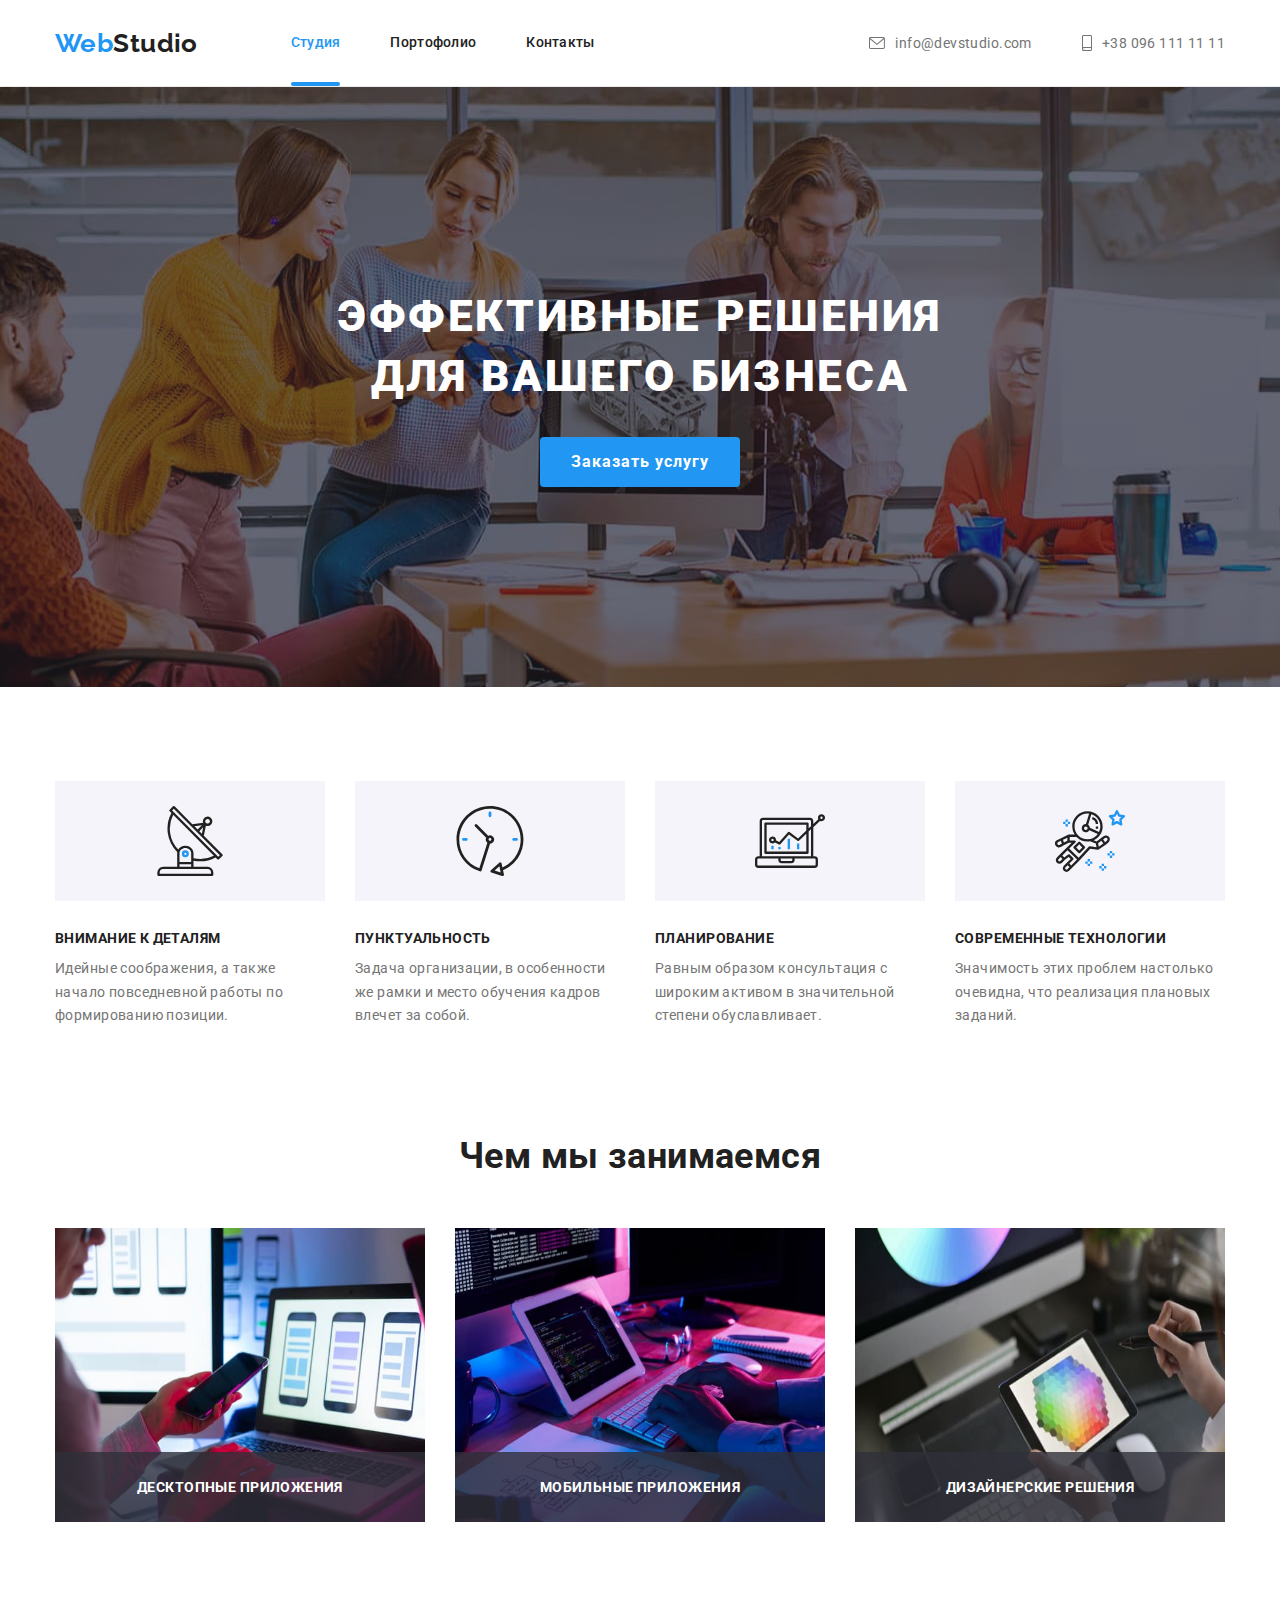
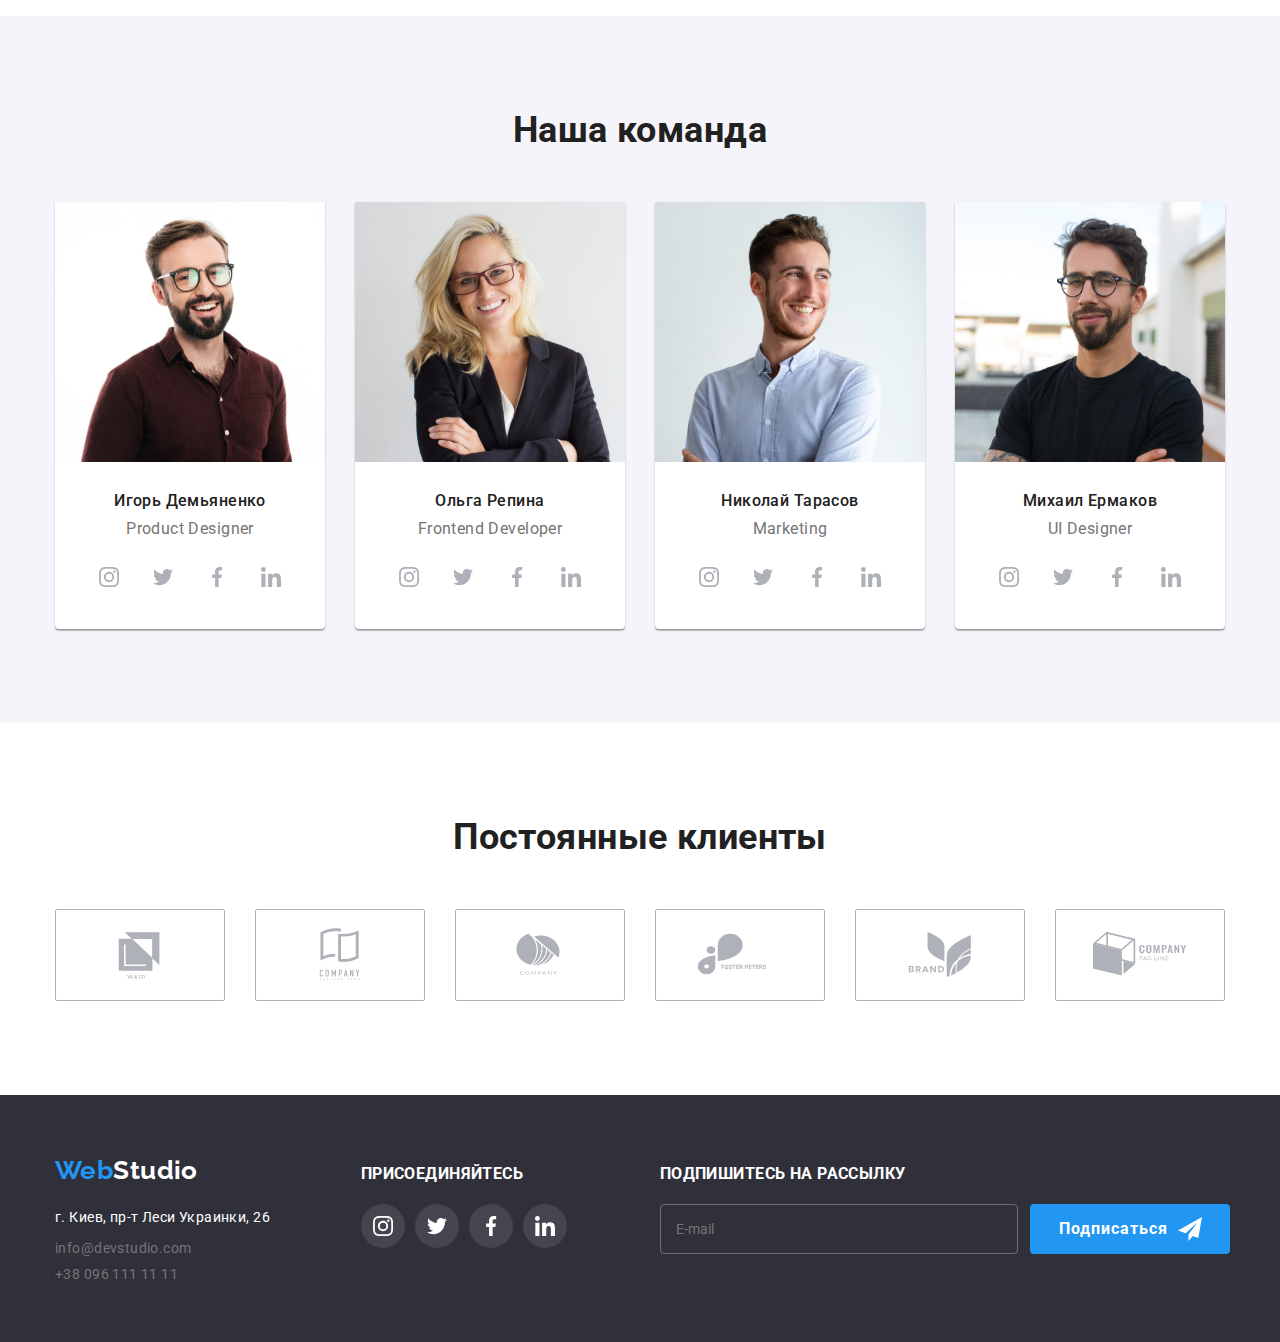
==== index.html @ 889b4011 "Initial commit" ====
<!DOCTYPE html>
<html lang="ru">
  <head>
    <meta charset="UTF-8" />
    <meta http-equiv="X-UA-Compatible" content="IE=edge" />
    <meta name="viewport" content="width=device-width, initial-scale=1.0" />
    <title>goit-markup-hw-07</title>

    <link rel="preconnect" href="https://fonts.googleapis.com" />
    <link rel="preconnect" href="https://fonts.gstatic.com" crossorigin />
    <link
      href="https://fonts.googleapis.com/css2?family=Raleway:wght@700&family=Roboto:wght@400;500;700;900&display=swap"
      rel="stylesheet"
    />
    <link
      rel="stylesheet"
      href="https://cdnjs.cloudflare.com/ajax/libs/modern-normalize/1.1.0/modern-normalize.min.css"
    />
    <link rel="stylesheet" href="css/main.min.css" />
  </head>
  <body>
    <header class="header-container" >
      <div class="header main-container">
      <a class="header__logo header-logo" href="./index.html"
        >Web<span class="header__logo--header">Studio</span></a
      >
      <ul class="nav-header">
        <li class="nav-header__item nav-header__item--current">
          <a
            class="nav-header__link nav-header__link--current"
            href="./index.html"
            >Студия</a
          >
        </li>
        <li class="nav-header__item">
          <a class="nav-header__link" href="./portfolio.html">Портофолио</a>
        </li>
        <li class="nav-header__item">
          <a class="nav-header__link" href="#">Контакты</a>
        </li>
      </ul>
      <ul class="contacts">
        <li class="contacts__item">
          <a
            class="contacts__link contacts-link--primary-color"
            href="mailto:info@devstudio.com"
            ><svg class="contacts__icon" width="16" height="12">
              <use href="./images/icons.svg#icon-mail"></use>
            </svg>info@devstudio.com</a>
        </li>
        <li class="contacts__item">
          <a
            class="contacts__link contacts-link--primary-color"
            href="tel:+380961111111">
            <svg class="contacts__icon" width="10" height="16">
              <use href="./images/icons.svg#icon-smartphone"></use>
            </svg>
            +38 096 111 11 11</a>
        </li>
      </ul>
      </div>
    </header>
    <main>
      <section class="hero-section">
        <div class="main-container">
          <h1 class="hero__title">Эффективные решения для вашего бизнеса</h1>
          <button
            class="btn hero__btn hero__btn--colors-fonts"
            type="button"
            data-modal-open>
            Заказать услугу
          </button>
        </div>
      </section>
      <section class="benefits-section">
        <div class="main-container">
        <h2 class="hidden">Наши преимущества</h2>
        <ul class="benefits">
          <li class="benefits__items ">
            <div class="benefits__container">
              <svg class="benefits__icon" width="70" height="70">
                <use href="./images/icons.svg#icon-antenna"></use>
              </svg>
            </div>
            <h3 class="benefits__title">Внимание к деталям</h3>
            <p class="benefits__text">
              Идейные соображения, а также начало повседневной работы по
              формированию позиции.
            </p>
          </li>
          <li class="benefits__items">
            <div class="benefits__container">
              <svg class="benefits__icon" width="70" height="70">
                <use href="./images/icons.svg#icon-clock"></use>
              </svg>
            </div>
            <h3 class="benefits__title">Пунктуальность</h3>
            <p class="benefits__text">
              Задача организации, в особенности же рамки и место обучения кадров
              влечет за собой.
            </p>
          </li>
          <li class="benefits__items ">
            <div class="benefits__container">
              <svg class="benefits__icon" width="70" height="70">
                <use href="./images/icons.svg#icon-diagram"></use>
              </svg>
            </div>
            <h3 class="benefits__title">Планирование</h3>
            <p class="benefits__text">
              Равным образом консультация с широким активом в значительной
              степени обуславливает.
            </p>
          </li>
          <li class="benefits__items">
            <div class="benefits__container">
              <svg class="benefits__icon" width="70" height="70">
                <use href="./images/icons.svg#icon-astronaut"></use>
              </svg>
            </div>
            <h3 class="benefits__title">Современные технологии</h3>
            <p class="benefits__text">
              Значимость этих проблем настолько очевидна, что реализация
              плановых заданий.
            </p>
          </li>
        </ul>
      </div>
      </section>
      <section class="section">
        <div class="main-container">
        <h2 class="section__title--big">Чем мы занимаемся</h2>
        <ul class="section__list">
          <li class="section__item">
            <img
              class="section__img"
              src="./images/1.jpg"
              alt="Первое"
              width="370"
              height="294"
            />
            <div class="section__container">
              <h3 class="section__title section__title--tranform">
                Десктопные приложения
              </h3>
            </div>
          </li>
          <li class="section__item">
            <img
              class="section__img"
              src="./images/2.jpg"
              alt="Второе"
              width="370"
              height="294"
            />
            <div class="section__container">
              <h3 class="section__title section__title--tranform">
                Мобильные приложения
              </h3>
            </div>
          </li>
          <li class="section__item">
            <img
              class="section__img"
              src="./images/3.jpg"
              alt="Третье"
              width="370"
              height="294"
            />
            <div class="section__container">
              <h3 class="section__title section__title--tranform">
                Дизайнерские решения
              </h3>
            </div>
          </li>
        </ul>
      </div>
      </section>
      <section class="team">
        <div class="main-container">
        <h3 class="section__title--big">Наша команда</h3>
        <ul class="team__list">
          <li class="team__item">
            <img
              class="section__img"
              src="./images/ihor.jpg"
              alt="Игорь Демьяненко"
              width="270"
            />
            <div class="team__container">
              <h3 class="section__title--team">Игорь Демьяненко</h3>
              <p class="section__text">Product Designer</p>
              <ul class="social">
                <li class="social__items">
                  <a class="social__links" href="">
                    <svg class="icons" width="20" height="20">
                      <use href="./images/icons.svg#icon-instagram"></use>
                    </svg>
                  </a>
                </li>
                <li class="social__items">
                    <a class="social__links" href="">
                      <svg class="icons" width="20" height="20">
                        <use href="./images/icons.svg#icon-twitter"></use>
                      </svg>
                    </a>
                  </li>
                  <li class="social__items">
                    <a class="social__links" href="">
                      <svg class="icons" width="20" height="20">
                        <use href="./images/icons.svg#icon-facebook"></use>
                      </svg>
                    </a>
                  </li>
                  <li class="social__items">
                    <a class="social__links" href="">
                    <svg class="icons" width="20" height="20">
                      <use href="./images/icons.svg#icon-linkedin"></use>
                    </svg>
                  </a>
                </li>
              </ul>
            </div>
          </li>
          <li class="team__item">
            <img
              class="section__img"
              src="./images/olga.jpg"
              alt="Ольга Репина"
              width="270"
            />
            <div class="team__container">
              <h3 class="section__title--team">Ольга Репина</h3>
              <p class="section__text">Frontend Developer</p>
              <ul class="social">
                <li class="social__items">
                  <a class="social__links" href="">
                    <svg class="icons" width="20" height="20">
                      <use href="./images/icons.svg#icon-instagram"></use>
                    </svg>
                  </a>
                </li>
                <li class="social__items">
                    <a class="social__links" href="">
                      <svg class="icons" width="20" height="20">
                        <use href="./images/icons.svg#icon-twitter"></use>
                      </svg>
                    </a>
                  </li>
                  <li class="social__items">
                    <a class="social__links" href="">
                      <svg class="icons" width="20" height="20">
                        <use href="./images/icons.svg#icon-facebook"></use>
                      </svg>
                    </a>
                  </li>
                  <li class="social__items">
                    <a class="social__links" href="">
                    <svg class="icons" width="20" height="20">
                      <use href="./images/icons.svg#icon-linkedin"></use>
                    </svg>
                  </a>
                </li>
              </ul>
            </div>
          </li>
          <li class="team__item">
            <img
              class="section__img"
              src="./images/nikolay.jpg"
              alt="Николай Тарасов"
              width="270"
            />
            <div class="team__container">
              <h3 class="section__title--team">Николай Тарасов</h3>
              <p class="section__text">Marketing</p>
              <ul class="social">
                <li class="social__items">
                  <a class="social__links" href="">
                    <svg class="icons" width="20" height="20">
                      <use href="./images/icons.svg#icon-instagram"></use>
                    </svg>
                  </a>
                </li>
                <li class="social__items">
                    <a class="social__links" href="">
                      <svg class="icons" width="20" height="20">
                        <use href="./images/icons.svg#icon-twitter"></use>
                      </svg>
                    </a>
                  </li>
                  <li class="social__items">
                    <a class="social__links" href="">
                      <svg class="icons" width="20" height="20">
                        <use href="./images/icons.svg#icon-facebook"></use>
                      </svg>
                    </a>
                  </li>
                  <li class="social__items">
                    <a class="social__links" href="">
                    <svg class="icons" width="20" height="20">
                      <use href="./images/icons.svg#icon-linkedin"></use>
                    </svg>
                  </a>
                </li>
              </ul>
            </div>
          </li>
          <li class="team__item">
            <img
              class="section__img"
              src="./images/mihail.jpg"
              alt="Михаил Ермаков"
              width="270"
            />
            <div class="team__container">
              <h3 class="section__title--team">Михаил Ермаков</h3>
              <p class="section__text">UI Designer</p>
              <ul class="social">
                <li class="social__items">
                  <a class="social__links" href="">
                    <svg class="icons" width="20" height="20">
                      <use href="./images/icons.svg#icon-instagram"></use>
                    </svg>
                  </a>
                </li>
                <li class="social__items">
                    <a class="social__links" href="">
                      <svg class="icons" width="20" height="20">
                        <use href="./images/icons.svg#icon-twitter"></use>
                      </svg>
                    </a>
                  </li>
                  <li class="social__items">
                    <a class="social__links" href="">
                      <svg class="icons" width="20" height="20">
                        <use href="./images/icons.svg#icon-facebook"></use>
                      </svg>
                    </a>
                  </li>
                  <li class="social__items">
                    <a class="social__links" href="">
                    <svg class="icons" width="20" height="20">
                      <use href="./images/icons.svg#icon-linkedin"></use>
                    </svg>
                  </a>
                </li>
              </ul>
            </div>
          </li>  
        </ul>
      </div>
      </section>
      <section class="section">
        <div class="main-container">
        <h2 class="section__title--big">Постоянные клиенты</h2>
        <ul class="clients__list">
          <li class="clients__item">
            <a class="clients__link" href="#">
              <svg class="clients__icon" width="106" height="60">
                <use href="./images/icons.svg#icon-groupe-1"></use>
              </svg>
            </a>
          </li>
          <li class="clients__item">
            <a class="clients__link" href="#">
              <svg class="clients__icon" width="106" height="60">
                <use href="./images/icons.svg#icon-groupe-2"></use>
              </svg>
            </a>
          </li>
          <li class="clients__item">
            <a class="clients__link" href="#">
              <svg class="clients__icon" width="106" height="60">
                <use href="./images/icons.svg#icon-groupe-3"></use>
              </svg>
            </a>
          </li>
          <li class="clients__item">
            <a class="clients__link" href="#">
              <svg class="clients__icon" width="106" height="60">
                <use href="./images/icons.svg#icon-groupe-4"></use>
              </svg>
            </a>
          </li>
          <li class="clients__item">
            <a class="clients__link" href="#">
              <svg class="clients__icon" width="106" height="60">
                <use href="./images/icons.svg#icon-groupe-5"></use>
              </svg>
            </a>
          </li>
          <li class="clients__item">
            <a class="clients__link" href="#">
              <svg class="clients__icon" width="106" height="60">
                <use href="./images/icons.svg#icon-groupe-6"></use>
              </svg>
            </a>
          </li>
        </ul>
      </div>
      </section>
</main>
    <footer class="footer">
      <div class="footer-container main-container"> 
        <div class="footer__left">
        <a class="header__logo header-logo footer_logo" href="./index.html"
          >Web<span class="header__logo--footer">Studio</span></a>
          <address class="adress">
            <ul  class="adress__list">
              <li class="adress__item">
                <a
                  class="address__link contacts-link--secondary-color"
                  href="https://goo.gl/maps/z2ZEgG6TqX1STKma6"
                  target="_blank"
                  rel="noopener
            noreferrer"
                >
                  г. Киев, пр-т Леси Украинки, 26
                </a>
              </li>
              <li class="adress__item">
                <a
                class="contacts__link 
                footer__link"
                href="mailto:info@devstudio.com">
                info@devstudio.com
              </a>
              </li>
              <li class="adress__item">
                <a class="contacts__link 
                footer__link" href="tel:+380961111111">
              +38 096 111 11 11
              </a>
              </li>
            </ul>
          </address>
      </div>
      <div class="subscribe-container">
        <h3 class="subscribe__title">Присоединяйтесь</h3>
        <ul class="social">
          <li class="social__items">
            <a class="social__links social__links--border" href="">
              <svg class="icons footer__icons--fill" width="20" height="20">
                <use href="./images/icons.svg#icon-instagram"></use>
              </svg>
            </a>
          </li>
          <li class="social__items">
              <a class="social__links social__links--border" href="">
                <svg class="icons footer__icons--fill" width="20" height="20">
                  <use href="./images/icons.svg#icon-twitter"></use>
                </svg>
              </a>
            </li>
            <li class="social__items">
              <a class="social__links social__links--border" href="">
                <svg class="icons footer__icons--fill" width="20" height="20">
                  <use href="./images/icons.svg#icon-facebook"></use>
                </svg>
              </a>
            </li>
            <li class="social__items">
              <a class="social__links social__links--border" href="">
              <svg class="icons footer__icons--fill" width="20" height="20">
                <use href="./images/icons.svg#icon-linkedin"></use>
              </svg>
            </a>
          </li>
        </ul>
      </div>
      <div class="form-container">
        <h3 class="subscribe__title">Подпишитесь на рассылку</h3>
        <form class="footer-form">
          <label class="footer-form__label">
            <input
              class="footer-form__input"
              type="email"
              name="user-mail"
              placeholder="E-mail"
            />
          </label>
          <button class="btn form__button" type="submit">
            <span class="button__text">Подписаться</span>
            <svg class="button__icon" width="24" height="24">
              <use href="./images/icons.svg#icon-telegram"></use>
            </svg>
          </button>
        </form>
      </div>
      </div>
      </footer>
       <!-- МОДАЛЬНОЕ ОКНО -->
       <div class="backdrop is-hidden" data-modal>
        <div class="modal">
          <button class="modal__button" type="button" data-modal-close>
            <svg class="modal__icon" width="30" height="30">
              <use href="./images/icons.svg#icon-close-modal"></use>
            </svg>
          </button>
          <form class="form" autocomplete="off">
            <strong class="form__title"
              >Оставьте свои данные, мы вам перезвоним
            </strong>
            <label class="form-label">
              <span class="form-label__text">Имя</span>
              <input class="form-label__input" type="text" name="user-name" />
              <svg class="form-label__icon" width="18" height="18">
                <use href="./images/icons.svg#icon-modal-man"></use>
              </svg>
            </label>
            <label class="form-label"
            ><span class="form-label__text">Телефон</span>
            <input class="form-label__input" type="tel" name="user-tel" />
            <svg class="form-label__icon" width="18" height="18">
              <use href="./images/icons.svg#icon-modal-phone"></use>
            </svg>
          </label>
          <label class="form-label"
            ><span class="form-label__text">Почта</span>
            <input class="form-label__input" type="email" name="user-mail" />
            <svg class="form-label__icon" width="18" height="18">
              <use href="./images/icons.svg#icon-modal-letter"></use>
            </svg>
          </label>
          <label class="form-textarea">
          <span class="form-label__text">Комментарий </span>
          <textarea
            class="form-textarea__text"
            name="user-comment"
            placeholder="Введите текст"></textarea>
        </label>
        <label class="form-checkbox">
          <input class="checkbox" type="checkbox" name="policy" />
          <svg class="checkbox__icon" width="16" height="15">
            <use href="./images/icons.svg#icon-modal-submit"></use>
          </svg>
          <span class="checkbox__text">
            Соглашаюсь с рассылкой и принимаю&nbsp;
          </span>
          <a class="checkbox__link" href="#">Условия договора</a>
        </label>
        <button class="btn form__button--submit" type="submit">Отправить</button>
        </form>




        </div>
       </div>
    <script src="./js/modal.js"></script>
  </body>
</html>
---- css/main.min.css ----
body{margin:0;font-family:"Roboto",sans-serif;font-size:14px;color:#212121;background-color:#ffffff;letter-spacing:0.03em}h1,h2,h3,h4,h5,h6,p{margin-top:0}a{margin:0;padding:0;text-decoration:none}ul{list-style-type:none;margin:0;padding:0}.icon{fill:currentColor}li{padding:0;margin:0}.main-container{width:1200px;padding-left:15px;padding-right:15px;margin:0 auto}.header-container{border-bottom:1px solid #ececec}.header{display:flex;align-items:center}.header-logo{padding-top:25px;padding-bottom:25px;margin-right:93px}.header__logo{display:block;font-family:Raleway;font-weight:700;font-size:26px;line-height:1.19;text-align:left;color:#2196f3}.header__logo--header{color:#212121}.nav-header{display:flex;justify-items:center;align-items:center}.nav-header__item:not(:last-child){margin-right:50px}.nav-header__link{display:flex;padding-top:35px;padding-bottom:35px;font-weight:500;font-size:14px;line-height:1.14;text-align:left;letter-spacing:0.02em;color:#212121;transition:color 250ms cubic-bezier(0.4, 0, 0.2, 1)}.nav-header__link--current{flex-direction:column;position:relative;color:#2196f3;font-weight:500}.nav-header__link--current::after{content:'';position:absolute;bottom:0;width:100%;height:4px;background-color:#2196f3;border-radius:2px}.nav-header__link:hover,.nav-header__link:focus{color:#2196f3}.contacts{display:flex;justify-content:space-between;align-items:center;margin-left:auto}.contacts__item{display:flex;align-items:center;justify-content:center}.contacts__item:not(:last-child){margin-right:50px}.contacts__link{display:inline-flex;align-items:center;padding:32px 0}.contacts-link--primary-color{color:#757575;transition:color 250ms cubic-bezier(0.4, 0, 0.2, 1)}.contacts__icon{fill:currentColor;margin-right:10px}.contacts__link:hover,.contacts__link:focus{color:#2196f3}.hero-section{max-width:1600px;margin:0 auto;background:linear-gradient(rgba(47,48,58,0.4), rgba(47,48,58,0.4)),url("../images/hero-background.jpg");background-repeat:no-repeat;background-size:cover;background-position:top;padding:200px 0;text-align:center}.hero__title{color:#ffffff;font-size:44px;font-weight:900;text-transform:uppercase;line-height:1.36;text-align:center;letter-spacing:0.06em;margin-left:auto;margin-right:auto;margin-bottom:30px;width:696px}.btn{border-radius:4px;cursor:pointer;border:none}.hero__btn{width:200px;height:50px}.hero__btn--colors-fonts{background-color:#2196f3;color:white;font-size:16px;font-weight:700;line-height:1.87;letter-spacing:0.06em;transition:background-color 250ms cubic-bezier(0.4, 0, 0.2, 1)}.hero__btn:hover,.hero__btn:focus{background-color:#188ce8}.benefits{display:flex;justify-content:center;align-items:center}.hidden{appearance:none;position:absolute;position:absolute;white-space:nowrap;width:1px;height:1px;overflow:hidden;border:0;padding:0;clip:rect(0 0 0 0);clip-path:inset(50%);margin:-1px}.benefits-section{text-align:center;padding-top:94px}.benefits__items:not(:last-child){margin-right:30px}.benefits__container{display:flex;width:270px;height:120px;background-color:#f5f4fa;margin-bottom:30px;justify-content:center;align-items:center}.benefits__title{font-size:14px;text-transform:uppercase;line-height:1.14;text-align:left;margin-bottom:10px}.benefits__text{color:#757575;line-height:1.71;text-align:left}.section{padding:94px 0}.section__title--big{font-size:36px;text-align:center;line-height:1.16;margin-bottom:50px}.section__title{display:flex;margin-bottom:50px;align-items:center;margin:0 auto;font-size:14px;line-height:1.16;text-align:center}.section__title--tranform{text-transform:uppercase;color:#ffffff}.section__list{display:flex;justify-content:center}.section__item:not(:last-child){margin-right:30px}.section__item{position:relative}.section__img{display:block}.section__container{display:flex;position:absolute;bottom:0;width:100%;height:70px;background-color:rgba(47,48,58,0.8)}.team{background-color:#f5f4fa;padding-top:94px;padding-bottom:94px}.team__list{display:flex;justify-content:center}.team__item{border-bottom-left-radius:4px;border-bottom-right-radius:4px;background-color:#ffffff;box-shadow:0px 1px 3px rgba(0,0,0,0.12),0px 1px 1px rgba(0,0,0,0.14),0px 2px 1px rgba(0,0,0,0.2)}.team__container{padding:30px}.team__item:not(:last-child){margin-right:30px}.section__title--team{color:#212121;font-size:16px;text-align:center;font-weight:500;line-height:1.16;margin-bottom:10px}.section__text{color:#757575;font-size:16px;font-weight:400;text-align:center;line-height:1.18}.social{display:flex;justify-content:center;margin-top:16px}.social__items:not(:last-child){margin-right:10px}.social__links{display:flex;width:44px;height:44px;justify-content:center;align-items:center;outline-style:none;border-style:none;border-radius:50%;transition-property:background-color;transition-duration:250ms;transition-timing-function:cubic-bezier(0.4, 0, 0.2, 1)}.icons{fill:#afb1b8}.social__links:hover,.social__links:focus{outline-style:none;border-style:none;border-radius:50%;background-color:#2196f3}.social__links:hover .icons,.social__links:focus .icons{fill:#ffffff}.clients__list{display:flex;justify-content:center}.clients__item:not(:last-child){margin-right:30px}.clients__link{display:flex;width:170px;height:92px;justify-content:center;align-items:center;border:1px solid #afb1b8;border-radius:2px;transition-property:border-color;transition-duration:250ms;transition-timing-function:cubic-bezier(0.4, 0, 0.2, 1)}.clients__icon{fill:#afb1b8;transition-property:fill;transition-duration:250ms;transition-timing-function:cubic-bezier(0.4, 0, 0.2, 1)}.clients__link:hover,.clients__link:focus{border-color:#2196f3}.clients__link:hover .clients__icon,.clients__link:focus .clients__icon{fill:#2196f3}.footer{margin:0 auto;background-color:#2f303a;padding:60px 0}.footer-container{display:flex;align-items:baseline}.footer_logo{padding:0;margin-bottom:20px}.header__logo--footer{color:#ffffff}.footer__link{padding:0;color:#757575;font-style:normal;font-weight:400}.footer__left{margin-right:70px}.adress__item:not(:last-child){margin-bottom:10px}.address__link{text-decoration:none;font-style:normal}.contacts-link--secondary-color{display:block;color:#ffffff;font-size:14px;font-weight:400;line-height:1.71;font-style:normal}.subscribe__title{color:#ffffff;text-transform:uppercase;margin-bottom:20px}.social__links--border{background-color:rgba(255,255,255,0.1);border-radius:50%}.footer__icons--fill{fill:#ffff}.form-container{margin-left:93px}.footer-form{display:flex}.footer-form__label{display:flex}.footer-form__input{display:block;margin-right:12px;width:358px;background-color:transparent;border:1px solid rgba(255,255,255,0.3);color:#ffff;border-radius:4px;padding:15px}.form__button{position:relative;background-color:#2196f3;width:200px;height:50px;display:flex;justify-content:center;align-items:center;color:white;font-size:16px;font-weight:700;border-radius:4px;cursor:pointer;line-height:1.87;letter-spacing:0.06em;border:none;transition-property:background-color;transition-duration:250ms;transition-timing-function:cubic-bezier(0.4, 0, 0.2, 1)}.button__text{padding:10px 62px 10px 29px}.button__icon{position:absolute;top:13px;right:28px;fill:#ffff}.form__button:hover,.form__button:focus{background-color:#188ce8}.filter-button-list{display:flex;justify-content:center;margin-bottom:50px}.filter-button__item:not(:last-child){margin-right:8px}.filter-button{color:#212121;background-color:#f5f4fa;border-radius:4px;font-size:16px;font-weight:500;line-height:1.62;padding:6px 22px;border:none;transition:color 250ms cubic-bezier(0.4, 0, 0.2, 1),background-color 250ms cubic-bezier(0.4, 0, 0.2, 1),box-shadow 250ms cubic-bezier(0.4, 0, 0.2, 1)}.filter-button--active{color:white;background-color:#2196f3}.filter-button:hover,.filter-button:focus{color:white;background-color:#2196f3;box-shadow:0 2px 2px 0 rgba(0,0,0,0.423);outline:none}.filter{display:flex;flex-wrap:wrap;justify-content:space-between}.filter-item{transition-property:box-shadow;transition-duration:250ms;transition-timing-function:cubic-bezier(0.4, 0, 0.2, 1)}.filter-item:nth-child(n+4){margin-top:30px}.submenu{position:relative;background-color:rgba(33,150,243,0.9);overflow:hidden}.submenu__img{display:block}.submenu__text{position:absolute;left:0;top:100%;width:100%;transform:translateY(0);padding:63px 24px;font-size:18px;line-height:1.5;text-align:left;letter-spacing:0.03em;color:#ffffff;background-color:rgba(33,150,243,0.9);transition-property:transform;transition-duration:250ms;transition-timing-function:cubic-bezier(0.4, 0, 0.2, 1)}.filter-item-text__container{padding:20px 24px;border-bottom:1px solid #eee;border-left:1px solid #eee;border-right:1px solid #eee}.filter__title{font-size:18px;line-height:2;letter-spacing:0.06em;margin-bottom:4px}.filter__text{color:#757575;font-size:16px;line-height:1.87;margin-bottom:0}.filter-item:hover{box-shadow:0 2px 2px 0 rgba(0,0,0,0.423)}.filter-item:hover .submenu__text{transform:translateY(-100%)}.backdrop{position:fixed;top:0;left:0;width:100%;height:100%;background-color:rgba(0,0,0,0.2);transition:opacity 250ms cubic-bezier(0.4, 0, 0.2, 1),visibility 250ms cubic-bezier(0.4, 0, 0.2, 1)}.backdrop.is-hidden{opacity:0;pointer-events:none}.modal{position:absolute;left:50%;top:50%;transform:translate(-50%, -50%);width:528px;max-height:581px;padding:40px;opacity:1;visibility:visible;background-color:#ffffff}.modal__button{position:absolute;top:8px;right:8px;display:flex;width:30px;height:30px;justify-content:center;align-items:center;cursor:pointer;background-color:#fff;border-radius:50%;border-color:rgba(0,0,0,0.1)}.modal__icon{transition-property:fill;transition-duration:250ms;transition-timing-function:cubic-bezier(0.4, 0, 0.2, 1)}.modal__button:hover .modal__icon,.modal__button:focus .modal__icon{fill:#2196f3}.form__title{display:flex;margin-bottom:12px;font-size:20px;line-height:1.15;text-align:center;letter-spacing:0.03em;justify-content:center}.form-label{position:relative;display:flex;flex-direction:column;width:448px;margin-bottom:10px}.form-label__text{display:block;color:#757575;margin-bottom:4px;font-size:12px;line-height:1.1;text-align:left;letter-spacing:0.01em}.form-label__input{padding:12px;padding-left:42px;border:1px solid rgba(33,33,33,0.2);border-radius:4px;transition:border-color 250ms cubic-bezier(0.4, 0, 0.2, 1);outline:none}.form-label__icon{position:absolute;bottom:14px;left:14px}.form-label:hover,.form-label:focus{border-color:#2196f3}.form-label:hover .form-label__icon{fill:#2196f3}.form-label__input:focus{border-color:#2196f3}.form-label__input:focus+.form-label__icon{fill:#2196f3}textarea{resize:none}.form-textarea{display:flex;flex-direction:column;width:448px;margin-bottom:20px}.form-textarea__text{width:448px;height:116px;padding:12px 16px;border:1px solid rgba(33,33,33,0.2);border-radius:4px;transition:border-color 250ms cubic-bezier(0.4, 0, 0.2, 1);outline:none}.form-textarea:hover .form-textarea__text{border-color:#2196f3}.form-textarea__text:focus{border-color:#2196f3}.form-checkbox{padding:0;margin-top:0;position:relative;display:flex;justify-content:center;align-items:center;margin-bottom:30px}.checkbox{appearance:none;position:absolute;position:absolute;white-space:nowrap;width:1px;height:1px;overflow:hidden;border:0;padding:0;clip:rect(0 0 0 0);clip-path:inset(50%);margin:-1px}.checkbox__icon{border-radius:2px;border:2px solid #212121;fill:#ffff;margin-right:8px;transition:background-color 250ms cubic-bezier(0.4, 0, 0.2, 1),border 250ms cubic-bezier(0.4, 0, 0.2, 1)}.checkbox__text{padding:0;font-size:14px;line-height:1.7;text-align:left;letter-spacing:0.03em;color:#757575}.checkbox__link{text-decoration:underline;color:#2196f3}.checkbox:checked+.checkbox__icon{fill:#ffff;background-color:#2196f3;border-radius:2px;border:none}.checkbox:focus+.checkbox__icon{border-color:#188ce8}.form__button--submit{background-color:#2196f3;width:200px;height:50px;display:flex;justify-content:center;align-items:center;margin:0 auto;color:white;font-size:16px;font-weight:700;border-radius:4px;cursor:pointer;line-height:1.87;letter-spacing:0.06em;border:none;transition-property:background-color;transition-duration:250ms;transition-timing-function:cubic-bezier(0.4, 0, 0.2, 1)}.form__button--submit:hover,.form__button--submit:focus{background-color:#188ce8}
/*# sourceMappingURL=main.min.css.map */
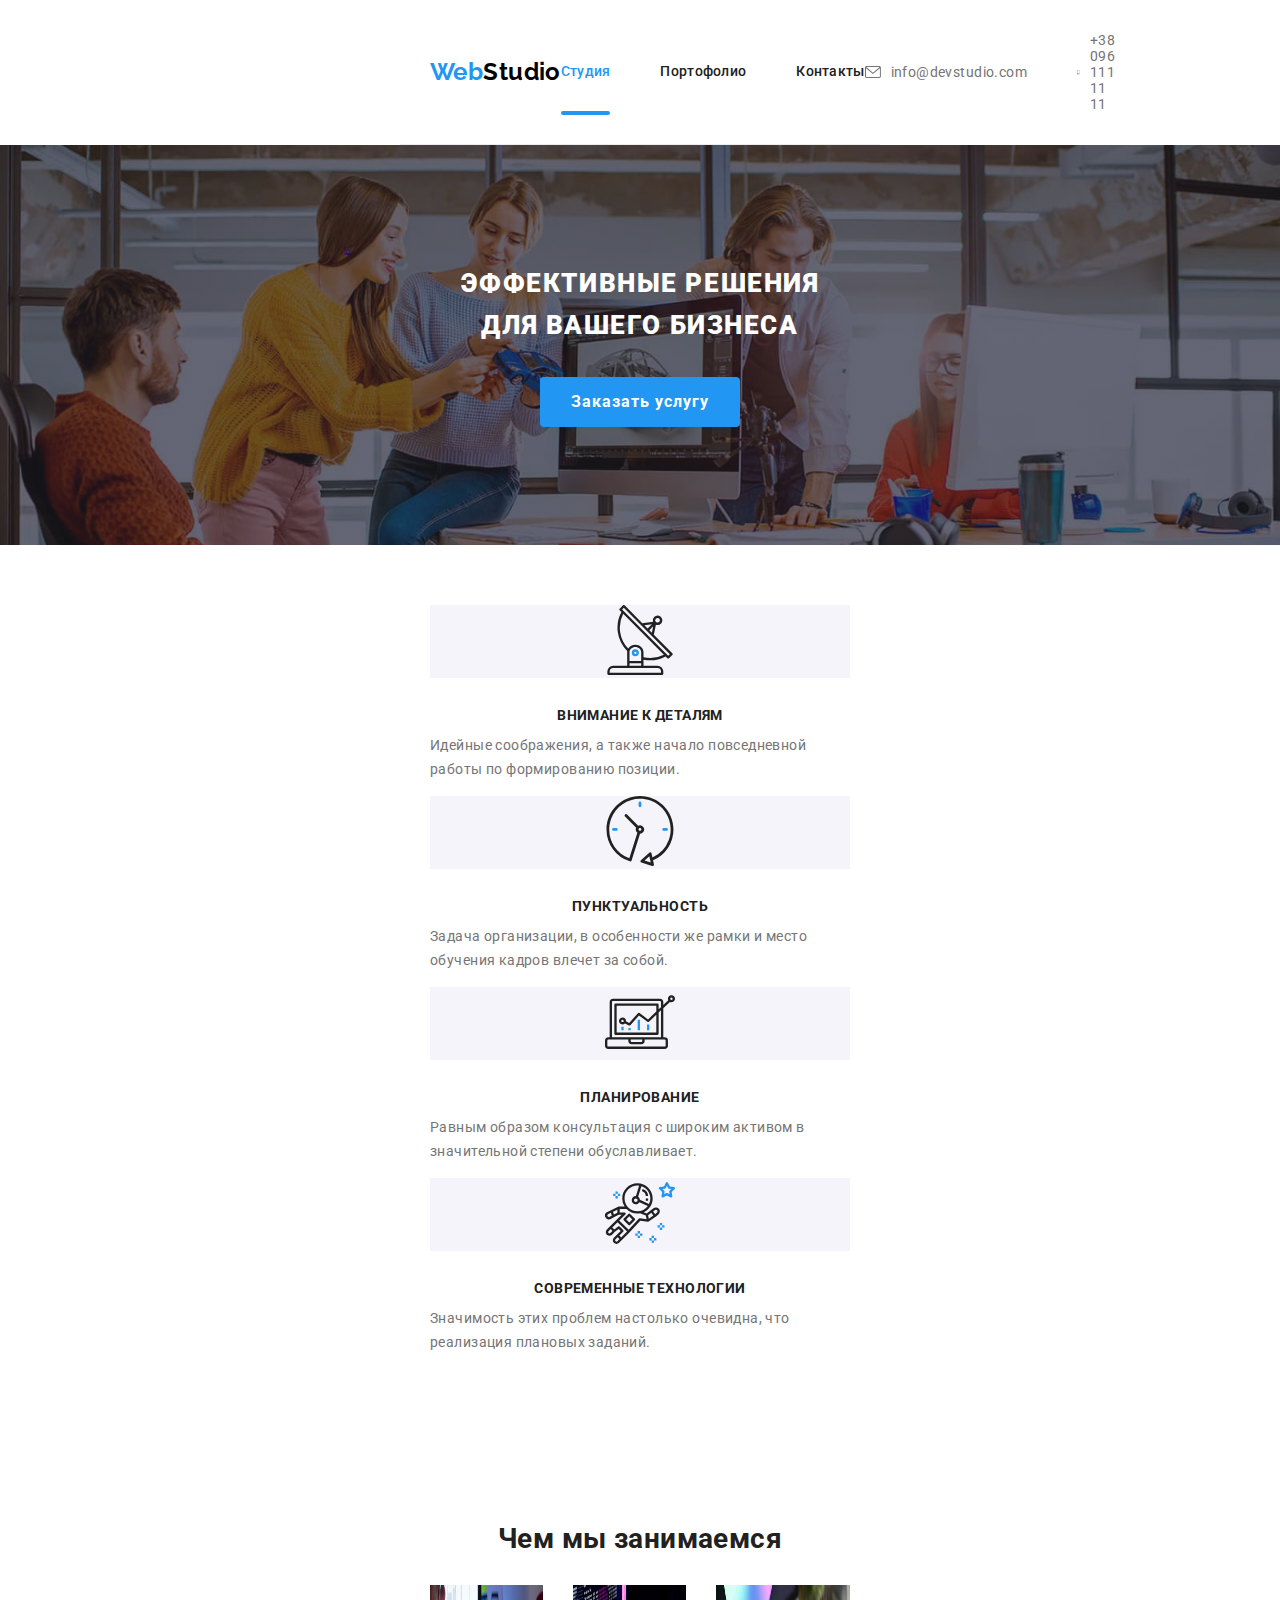
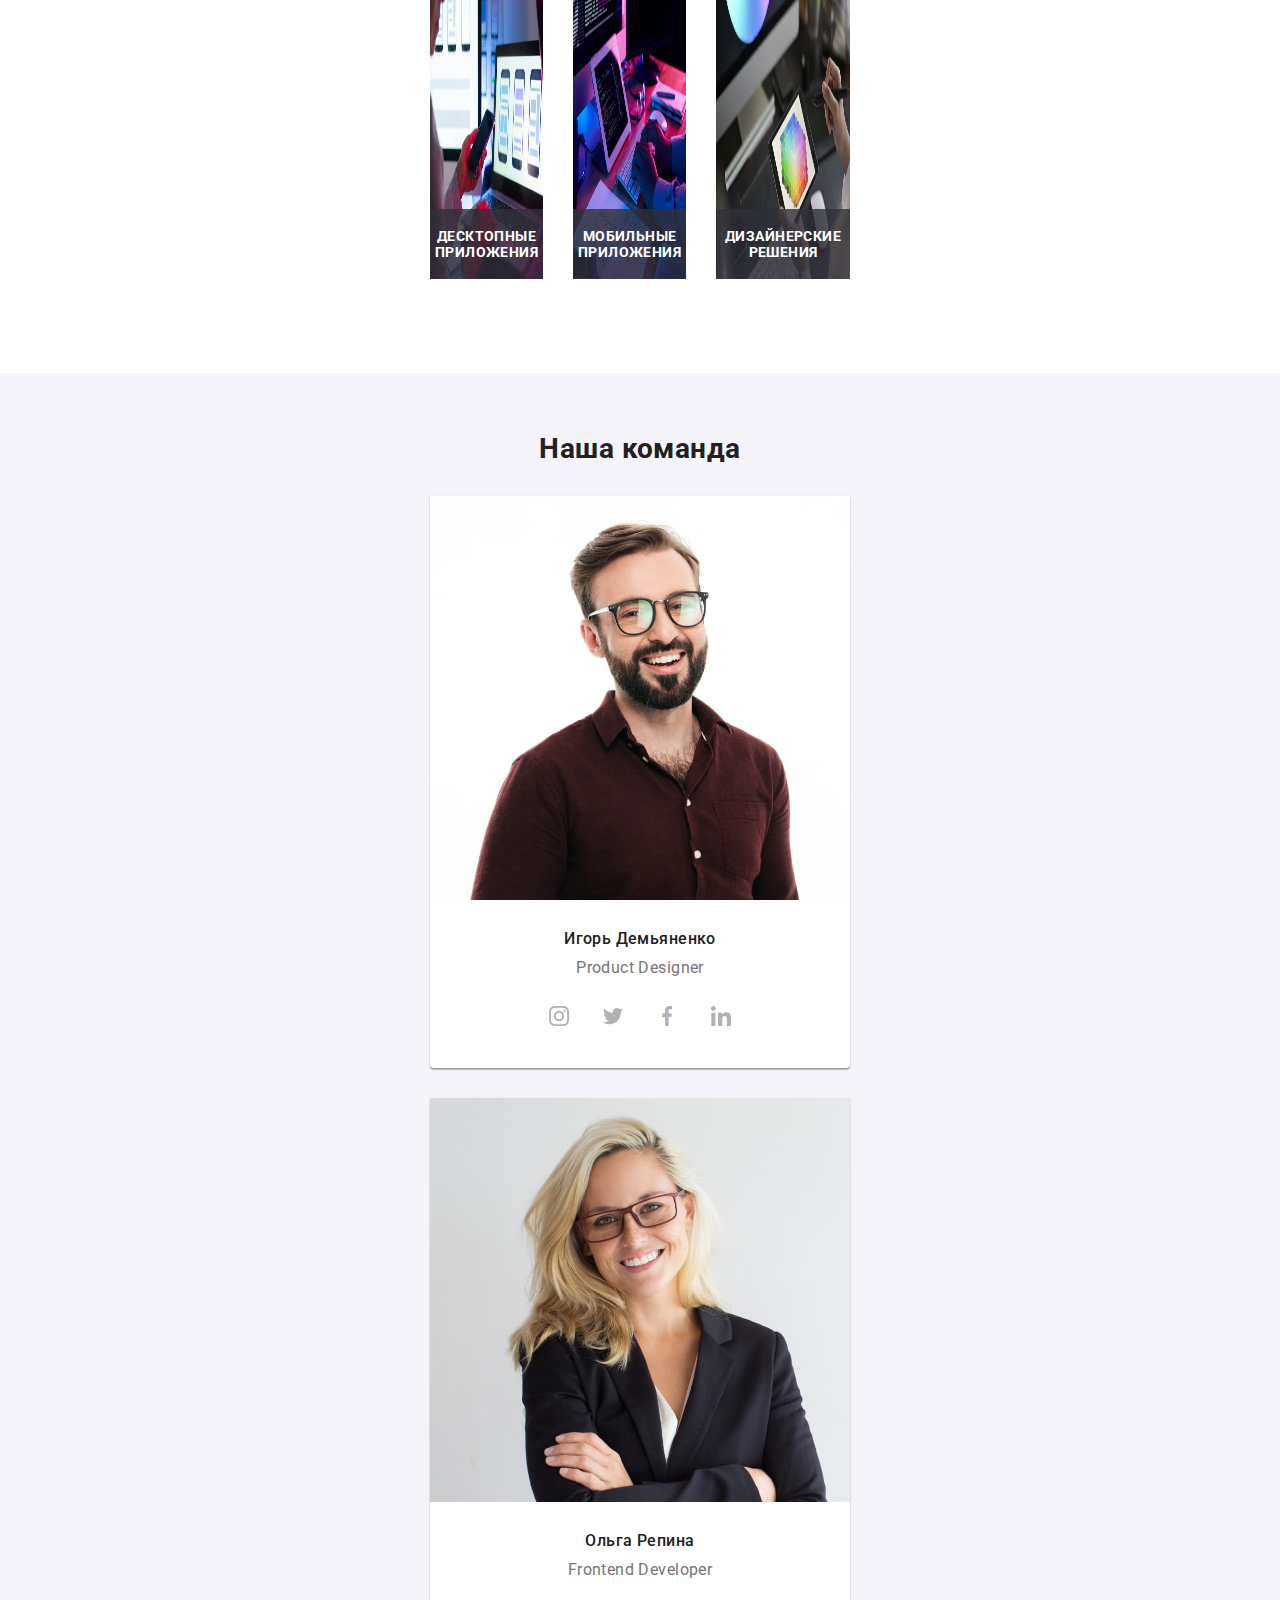
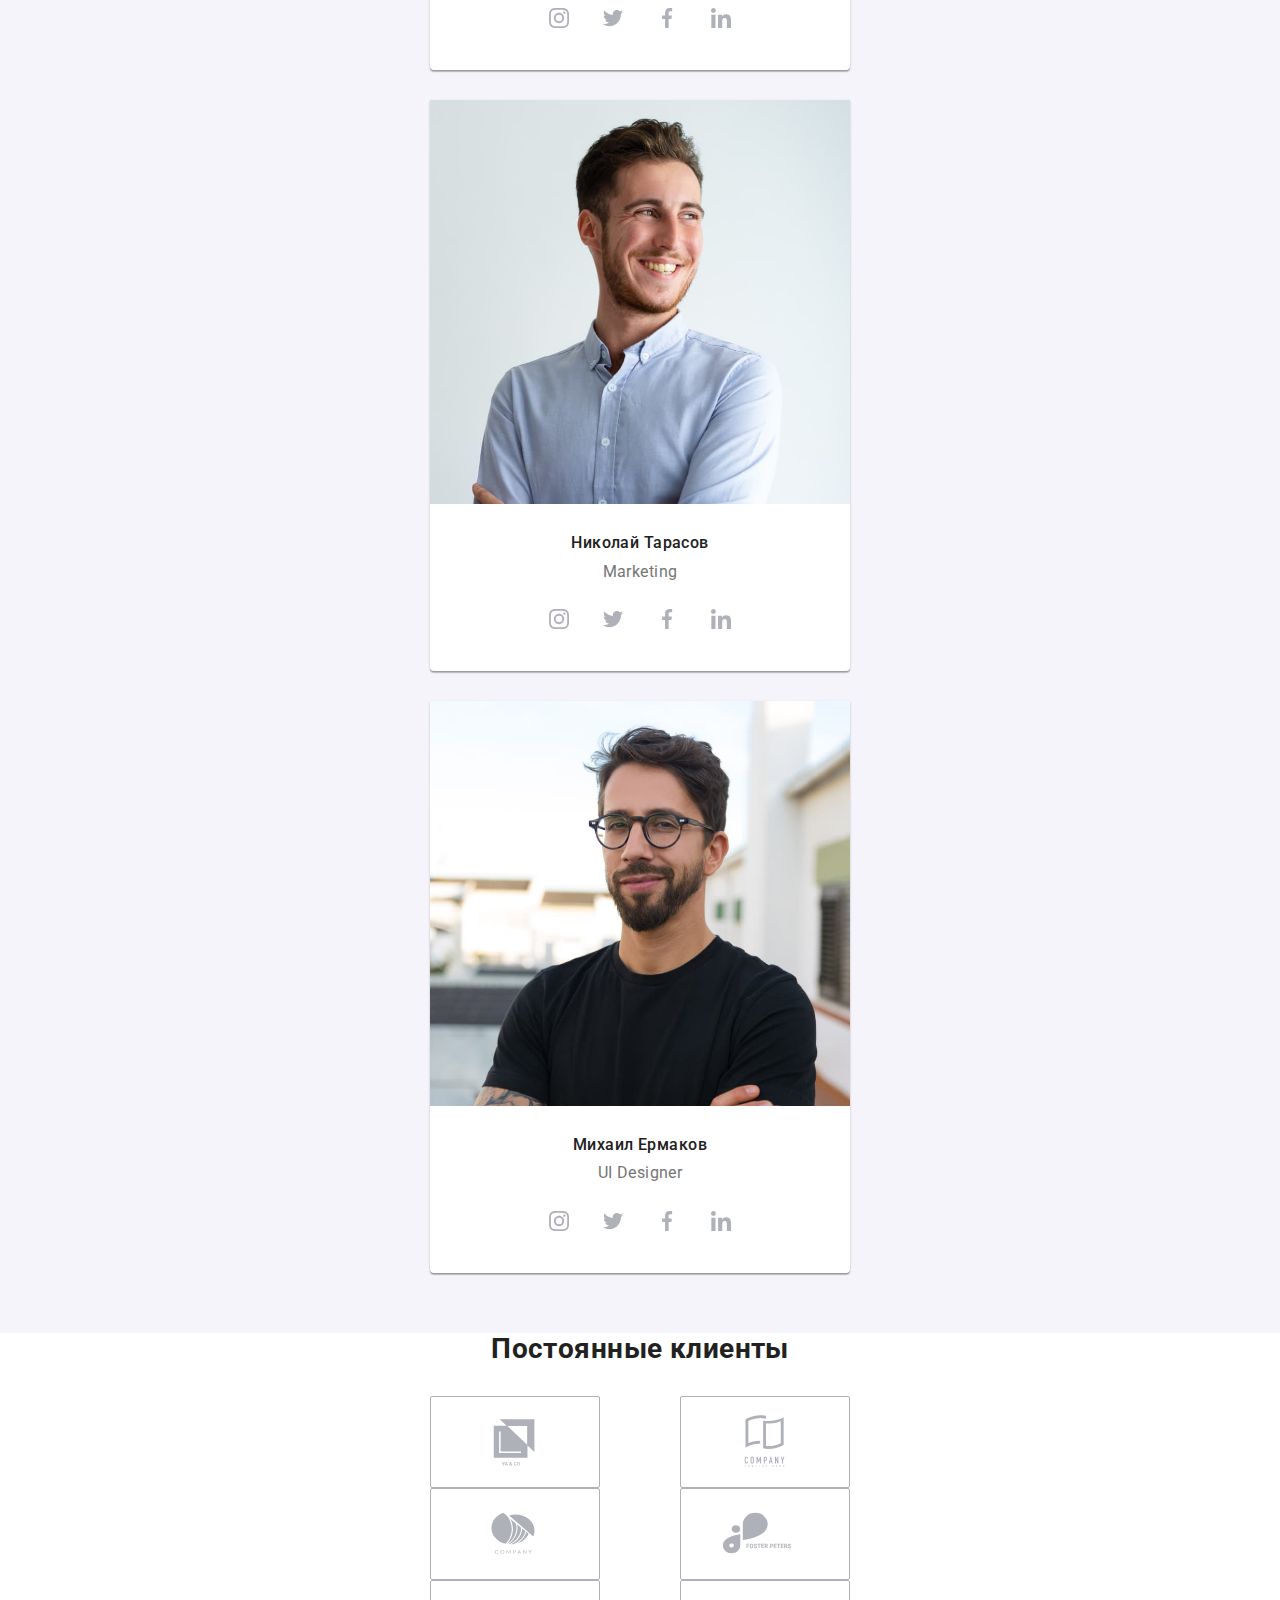
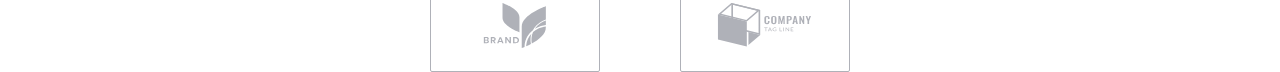
==== commit d3063666: "first day" ====
--- a/index.html
+++ b/index.html
@@ -19,61 +19,63 @@
     <link rel="stylesheet" href="css/main.min.css" />
   </head>
   <body>
-    <header class="header-container" >
-      <div class="header main-container">
-      <a class="header__logo header-logo" href="./index.html"
-        >Web<span class="header__logo--header">Studio</span></a
-      >
-      <ul class="nav-header">
-        <li class="nav-header__item nav-header__item--current">
-          <a
-            class="nav-header__link nav-header__link--current"
-            href="./index.html"
-            >Студия</a
-          >
-        </li>
-        <li class="nav-header__item">
-          <a class="nav-header__link" href="./portfolio.html">Портофолио</a>
-        </li>
-        <li class="nav-header__item">
-          <a class="nav-header__link" href="#">Контакты</a>
-        </li>
-      </ul>
-      <ul class="contacts">
-        <li class="contacts__item">
-          <a
-            class="contacts__link contacts-link--primary-color"
-            href="mailto:info@devstudio.com"
-            ><svg class="contacts__icon" width="16" height="12">
-              <use href="./images/icons.svg#icon-mail"></use>
-            </svg>info@devstudio.com</a>
-        </li>
-        <li class="contacts__item">
-          <a
-            class="contacts__link contacts-link--primary-color"
-            href="tel:+380961111111">
-            <svg class="contacts__icon" width="10" height="16">
-              <use href="./images/icons.svg#icon-smartphone"></use>
-            </svg>
-            +38 096 111 11 11</a>
-        </li>
-      </ul>
+    <header class="header">
+      <div class="container header-container">
+        <a href="index.html" class="logo">
+          Web<span class="logo--header">Studio</span>
+        </a>
+        <ul class="nav-header">
+          <li class="nav-header__item nav-header__item--current">
+            <a
+              class="nav-header__link nav-header__link--current"
+              href="./index.html"
+              >Студия</a
+            >
+          </li>
+          <li class="nav-header__item">
+            <a class="nav-header__link" href="./portfolio.html">Портофолио</a>
+          </li>
+          <li class="nav-header__item">
+            <a class="nav-header__link" href="#">Контакты</a>
+          </li>
+        </ul>
+        <ul class="contacts">
+          <li class="contacts__item">
+            <a
+              class="contacts__link contacts-link--primary-color"
+              href="mailto:info@devstudio.com"
+              ><svg class="contacts__icon" width="16" height="12">
+                <use href="./images/icons.svg#icon-mail"></use>
+              </svg>info@devstudio.com</a>
+          </li>
+          <li class="contacts__item">
+            <a
+              class="contacts__link contacts-link--primary-color"
+              href="tel:+380961111111">
+              <svg class="contacts__icon" width="10" height="16">
+                <use href="./images/icons.svg#icon-smartphone"></use>
+              </svg>
+              +38 096 111 11 11</a>
+          </li>
+        </ul>
+
+        <button class="header__button" type="button">
+          <svg class="header__button--icon" width="40" height="40">
+            <use href="./images/icons.svg#icon-burger"></use>
+          </svg>
+        </button>
       </div>
     </header>
     <main>
-      <section class="hero-section">
-        <div class="main-container">
+
+      <section class="hero">
           <h1 class="hero__title">Эффективные решения для вашего бизнеса</h1>
-          <button
-            class="btn hero__btn hero__btn--colors-fonts"
-            type="button"
-            data-modal-open>
+          <button  class="hero__btn" type="button" data-modal-open>
             Заказать услугу
           </button>
-        </div>
       </section>
       <section class="benefits-section">
-        <div class="main-container">
+        <div class="container">
         <h2 class="hidden">Наши преимущества</h2>
         <ul class="benefits">
           <li class="benefits__items ">
@@ -128,7 +130,7 @@
       </div>
       </section>
       <section class="section">
-        <div class="main-container">
+        <div class="container">
         <h2 class="section__title--big">Чем мы занимаемся</h2>
         <ul class="section__list">
           <li class="section__item">
@@ -177,7 +179,7 @@
       </div>
       </section>
       <section class="team">
-        <div class="main-container">
+        <div class="container">
         <h3 class="section__title--big">Наша команда</h3>
         <ul class="team__list">
           <li class="team__item">
@@ -351,8 +353,8 @@
         </ul>
       </div>
       </section>
-      <section class="section">
-        <div class="main-container">
+      <section class="clients">
+        <div class="container">
         <h2 class="section__title--big">Постоянные клиенты</h2>
         <ul class="clients__list">
           <li class="clients__item">
@@ -400,154 +402,8 @@
         </ul>
       </div>
       </section>
-</main>
-    <footer class="footer">
-      <div class="footer-container main-container"> 
-        <div class="footer__left">
-        <a class="header__logo header-logo footer_logo" href="./index.html"
-          >Web<span class="header__logo--footer">Studio</span></a>
-          <address class="adress">
-            <ul  class="adress__list">
-              <li class="adress__item">
-                <a
-                  class="address__link contacts-link--secondary-color"
-                  href="https://goo.gl/maps/z2ZEgG6TqX1STKma6"
-                  target="_blank"
-                  rel="noopener
-            noreferrer"
-                >
-                  г. Киев, пр-т Леси Украинки, 26
-                </a>
-              </li>
-              <li class="adress__item">
-                <a
-                class="contacts__link 
-                footer__link"
-                href="mailto:info@devstudio.com">
-                info@devstudio.com
-              </a>
-              </li>
-              <li class="adress__item">
-                <a class="contacts__link 
-                footer__link" href="tel:+380961111111">
-              +38 096 111 11 11
-              </a>
-              </li>
-            </ul>
-          </address>
-      </div>
-      <div class="subscribe-container">
-        <h3 class="subscribe__title">Присоединяйтесь</h3>
-        <ul class="social">
-          <li class="social__items">
-            <a class="social__links social__links--border" href="">
-              <svg class="icons footer__icons--fill" width="20" height="20">
-                <use href="./images/icons.svg#icon-instagram"></use>
-              </svg>
-            </a>
-          </li>
-          <li class="social__items">
-              <a class="social__links social__links--border" href="">
-                <svg class="icons footer__icons--fill" width="20" height="20">
-                  <use href="./images/icons.svg#icon-twitter"></use>
-                </svg>
-              </a>
-            </li>
-            <li class="social__items">
-              <a class="social__links social__links--border" href="">
-                <svg class="icons footer__icons--fill" width="20" height="20">
-                  <use href="./images/icons.svg#icon-facebook"></use>
-                </svg>
-              </a>
-            </li>
-            <li class="social__items">
-              <a class="social__links social__links--border" href="">
-              <svg class="icons footer__icons--fill" width="20" height="20">
-                <use href="./images/icons.svg#icon-linkedin"></use>
-              </svg>
-            </a>
-          </li>
-        </ul>
-      </div>
-      <div class="form-container">
-        <h3 class="subscribe__title">Подпишитесь на рассылку</h3>
-        <form class="footer-form">
-          <label class="footer-form__label">
-            <input
-              class="footer-form__input"
-              type="email"
-              name="user-mail"
-              placeholder="E-mail"
-            />
-          </label>
-          <button class="btn form__button" type="submit">
-            <span class="button__text">Подписаться</span>
-            <svg class="button__icon" width="24" height="24">
-              <use href="./images/icons.svg#icon-telegram"></use>
-            </svg>
-          </button>
-        </form>
-      </div>
-      </div>
-      </footer>
-       <!-- МОДАЛЬНОЕ ОКНО -->
-       <div class="backdrop is-hidden" data-modal>
-        <div class="modal">
-          <button class="modal__button" type="button" data-modal-close>
-            <svg class="modal__icon" width="30" height="30">
-              <use href="./images/icons.svg#icon-close-modal"></use>
-            </svg>
-          </button>
-          <form class="form" autocomplete="off">
-            <strong class="form__title"
-              >Оставьте свои данные, мы вам перезвоним
-            </strong>
-            <label class="form-label">
-              <span class="form-label__text">Имя</span>
-              <input class="form-label__input" type="text" name="user-name" />
-              <svg class="form-label__icon" width="18" height="18">
-                <use href="./images/icons.svg#icon-modal-man"></use>
-              </svg>
-            </label>
-            <label class="form-label"
-            ><span class="form-label__text">Телефон</span>
-            <input class="form-label__input" type="tel" name="user-tel" />
-            <svg class="form-label__icon" width="18" height="18">
-              <use href="./images/icons.svg#icon-modal-phone"></use>
-            </svg>
-          </label>
-          <label class="form-label"
-            ><span class="form-label__text">Почта</span>
-            <input class="form-label__input" type="email" name="user-mail" />
-            <svg class="form-label__icon" width="18" height="18">
-              <use href="./images/icons.svg#icon-modal-letter"></use>
-            </svg>
-          </label>
-          <label class="form-textarea">
-          <span class="form-label__text">Комментарий </span>
-          <textarea
-            class="form-textarea__text"
-            name="user-comment"
-            placeholder="Введите текст"></textarea>
-        </label>
-        <label class="form-checkbox">
-          <input class="checkbox" type="checkbox" name="policy" />
-          <svg class="checkbox__icon" width="16" height="15">
-            <use href="./images/icons.svg#icon-modal-submit"></use>
-          </svg>
-          <span class="checkbox__text">
-            Соглашаюсь с рассылкой и принимаю&nbsp;
-          </span>
-          <a class="checkbox__link" href="#">Условия договора</a>
-        </label>
-        <button class="btn form__button--submit" type="submit">Отправить</button>
-        </form>
-
-
-
-
-        </div>
-       </div>
+    </main>
+   
     <script src="./js/modal.js"></script>
   </body>
 </html>
--- a/css/main.min.css
+++ b/css/main.min.css
@@ -1,2 +1,2 @@
-body{margin:0;font-family:"Roboto",sans-serif;font-size:14px;color:#212121;background-color:#ffffff;letter-spacing:0.03em}h1,h2,h3,h4,h5,h6,p{margin-top:0}a{margin:0;padding:0;text-decoration:none}ul{list-style-type:none;margin:0;padding:0}.icon{fill:currentColor}li{padding:0;margin:0}.main-container{width:1200px;padding-left:15px;padding-right:15px;margin:0 auto}.header-container{border-bottom:1px solid #ececec}.header{display:flex;align-items:center}.header-logo{padding-top:25px;padding-bottom:25px;margin-right:93px}.header__logo{display:block;font-family:Raleway;font-weight:700;font-size:26px;line-height:1.19;text-align:left;color:#2196f3}.header__logo--header{color:#212121}.nav-header{display:flex;justify-items:center;align-items:center}.nav-header__item:not(:last-child){margin-right:50px}.nav-header__link{display:flex;padding-top:35px;padding-bottom:35px;font-weight:500;font-size:14px;line-height:1.14;text-align:left;letter-spacing:0.02em;color:#212121;transition:color 250ms cubic-bezier(0.4, 0, 0.2, 1)}.nav-header__link--current{flex-direction:column;position:relative;color:#2196f3;font-weight:500}.nav-header__link--current::after{content:'';position:absolute;bottom:0;width:100%;height:4px;background-color:#2196f3;border-radius:2px}.nav-header__link:hover,.nav-header__link:focus{color:#2196f3}.contacts{display:flex;justify-content:space-between;align-items:center;margin-left:auto}.contacts__item{display:flex;align-items:center;justify-content:center}.contacts__item:not(:last-child){margin-right:50px}.contacts__link{display:inline-flex;align-items:center;padding:32px 0}.contacts-link--primary-color{color:#757575;transition:color 250ms cubic-bezier(0.4, 0, 0.2, 1)}.contacts__icon{fill:currentColor;margin-right:10px}.contacts__link:hover,.contacts__link:focus{color:#2196f3}.hero-section{max-width:1600px;margin:0 auto;background:linear-gradient(rgba(47,48,58,0.4), rgba(47,48,58,0.4)),url("../images/hero-background.jpg");background-repeat:no-repeat;background-size:cover;background-position:top;padding:200px 0;text-align:center}.hero__title{color:#ffffff;font-size:44px;font-weight:900;text-transform:uppercase;line-height:1.36;text-align:center;letter-spacing:0.06em;margin-left:auto;margin-right:auto;margin-bottom:30px;width:696px}.btn{border-radius:4px;cursor:pointer;border:none}.hero__btn{width:200px;height:50px}.hero__btn--colors-fonts{background-color:#2196f3;color:white;font-size:16px;font-weight:700;line-height:1.87;letter-spacing:0.06em;transition:background-color 250ms cubic-bezier(0.4, 0, 0.2, 1)}.hero__btn:hover,.hero__btn:focus{background-color:#188ce8}.benefits{display:flex;justify-content:center;align-items:center}.hidden{appearance:none;position:absolute;position:absolute;white-space:nowrap;width:1px;height:1px;overflow:hidden;border:0;padding:0;clip:rect(0 0 0 0);clip-path:inset(50%);margin:-1px}.benefits-section{text-align:center;padding-top:94px}.benefits__items:not(:last-child){margin-right:30px}.benefits__container{display:flex;width:270px;height:120px;background-color:#f5f4fa;margin-bottom:30px;justify-content:center;align-items:center}.benefits__title{font-size:14px;text-transform:uppercase;line-height:1.14;text-align:left;margin-bottom:10px}.benefits__text{color:#757575;line-height:1.71;text-align:left}.section{padding:94px 0}.section__title--big{font-size:36px;text-align:center;line-height:1.16;margin-bottom:50px}.section__title{display:flex;margin-bottom:50px;align-items:center;margin:0 auto;font-size:14px;line-height:1.16;text-align:center}.section__title--tranform{text-transform:uppercase;color:#ffffff}.section__list{display:flex;justify-content:center}.section__item:not(:last-child){margin-right:30px}.section__item{position:relative}.section__img{display:block}.section__container{display:flex;position:absolute;bottom:0;width:100%;height:70px;background-color:rgba(47,48,58,0.8)}.team{background-color:#f5f4fa;padding-top:94px;padding-bottom:94px}.team__list{display:flex;justify-content:center}.team__item{border-bottom-left-radius:4px;border-bottom-right-radius:4px;background-color:#ffffff;box-shadow:0px 1px 3px rgba(0,0,0,0.12),0px 1px 1px rgba(0,0,0,0.14),0px 2px 1px rgba(0,0,0,0.2)}.team__container{padding:30px}.team__item:not(:last-child){margin-right:30px}.section__title--team{color:#212121;font-size:16px;text-align:center;font-weight:500;line-height:1.16;margin-bottom:10px}.section__text{color:#757575;font-size:16px;font-weight:400;text-align:center;line-height:1.18}.social{display:flex;justify-content:center;margin-top:16px}.social__items:not(:last-child){margin-right:10px}.social__links{display:flex;width:44px;height:44px;justify-content:center;align-items:center;outline-style:none;border-style:none;border-radius:50%;transition-property:background-color;transition-duration:250ms;transition-timing-function:cubic-bezier(0.4, 0, 0.2, 1)}.icons{fill:#afb1b8}.social__links:hover,.social__links:focus{outline-style:none;border-style:none;border-radius:50%;background-color:#2196f3}.social__links:hover .icons,.social__links:focus .icons{fill:#ffffff}.clients__list{display:flex;justify-content:center}.clients__item:not(:last-child){margin-right:30px}.clients__link{display:flex;width:170px;height:92px;justify-content:center;align-items:center;border:1px solid #afb1b8;border-radius:2px;transition-property:border-color;transition-duration:250ms;transition-timing-function:cubic-bezier(0.4, 0, 0.2, 1)}.clients__icon{fill:#afb1b8;transition-property:fill;transition-duration:250ms;transition-timing-function:cubic-bezier(0.4, 0, 0.2, 1)}.clients__link:hover,.clients__link:focus{border-color:#2196f3}.clients__link:hover .clients__icon,.clients__link:focus .clients__icon{fill:#2196f3}.footer{margin:0 auto;background-color:#2f303a;padding:60px 0}.footer-container{display:flex;align-items:baseline}.footer_logo{padding:0;margin-bottom:20px}.header__logo--footer{color:#ffffff}.footer__link{padding:0;color:#757575;font-style:normal;font-weight:400}.footer__left{margin-right:70px}.adress__item:not(:last-child){margin-bottom:10px}.address__link{text-decoration:none;font-style:normal}.contacts-link--secondary-color{display:block;color:#ffffff;font-size:14px;font-weight:400;line-height:1.71;font-style:normal}.subscribe__title{color:#ffffff;text-transform:uppercase;margin-bottom:20px}.social__links--border{background-color:rgba(255,255,255,0.1);border-radius:50%}.footer__icons--fill{fill:#ffff}.form-container{margin-left:93px}.footer-form{display:flex}.footer-form__label{display:flex}.footer-form__input{display:block;margin-right:12px;width:358px;background-color:transparent;border:1px solid rgba(255,255,255,0.3);color:#ffff;border-radius:4px;padding:15px}.form__button{position:relative;background-color:#2196f3;width:200px;height:50px;display:flex;justify-content:center;align-items:center;color:white;font-size:16px;font-weight:700;border-radius:4px;cursor:pointer;line-height:1.87;letter-spacing:0.06em;border:none;transition-property:background-color;transition-duration:250ms;transition-timing-function:cubic-bezier(0.4, 0, 0.2, 1)}.button__text{padding:10px 62px 10px 29px}.button__icon{position:absolute;top:13px;right:28px;fill:#ffff}.form__button:hover,.form__button:focus{background-color:#188ce8}.filter-button-list{display:flex;justify-content:center;margin-bottom:50px}.filter-button__item:not(:last-child){margin-right:8px}.filter-button{color:#212121;background-color:#f5f4fa;border-radius:4px;font-size:16px;font-weight:500;line-height:1.62;padding:6px 22px;border:none;transition:color 250ms cubic-bezier(0.4, 0, 0.2, 1),background-color 250ms cubic-bezier(0.4, 0, 0.2, 1),box-shadow 250ms cubic-bezier(0.4, 0, 0.2, 1)}.filter-button--active{color:white;background-color:#2196f3}.filter-button:hover,.filter-button:focus{color:white;background-color:#2196f3;box-shadow:0 2px 2px 0 rgba(0,0,0,0.423);outline:none}.filter{display:flex;flex-wrap:wrap;justify-content:space-between}.filter-item{transition-property:box-shadow;transition-duration:250ms;transition-timing-function:cubic-bezier(0.4, 0, 0.2, 1)}.filter-item:nth-child(n+4){margin-top:30px}.submenu{position:relative;background-color:rgba(33,150,243,0.9);overflow:hidden}.submenu__img{display:block}.submenu__text{position:absolute;left:0;top:100%;width:100%;transform:translateY(0);padding:63px 24px;font-size:18px;line-height:1.5;text-align:left;letter-spacing:0.03em;color:#ffffff;background-color:rgba(33,150,243,0.9);transition-property:transform;transition-duration:250ms;transition-timing-function:cubic-bezier(0.4, 0, 0.2, 1)}.filter-item-text__container{padding:20px 24px;border-bottom:1px solid #eee;border-left:1px solid #eee;border-right:1px solid #eee}.filter__title{font-size:18px;line-height:2;letter-spacing:0.06em;margin-bottom:4px}.filter__text{color:#757575;font-size:16px;line-height:1.87;margin-bottom:0}.filter-item:hover{box-shadow:0 2px 2px 0 rgba(0,0,0,0.423)}.filter-item:hover .submenu__text{transform:translateY(-100%)}.backdrop{position:fixed;top:0;left:0;width:100%;height:100%;background-color:rgba(0,0,0,0.2);transition:opacity 250ms cubic-bezier(0.4, 0, 0.2, 1),visibility 250ms cubic-bezier(0.4, 0, 0.2, 1)}.backdrop.is-hidden{opacity:0;pointer-events:none}.modal{position:absolute;left:50%;top:50%;transform:translate(-50%, -50%);width:528px;max-height:581px;padding:40px;opacity:1;visibility:visible;background-color:#ffffff}.modal__button{position:absolute;top:8px;right:8px;display:flex;width:30px;height:30px;justify-content:center;align-items:center;cursor:pointer;background-color:#fff;border-radius:50%;border-color:rgba(0,0,0,0.1)}.modal__icon{transition-property:fill;transition-duration:250ms;transition-timing-function:cubic-bezier(0.4, 0, 0.2, 1)}.modal__button:hover .modal__icon,.modal__button:focus .modal__icon{fill:#2196f3}.form__title{display:flex;margin-bottom:12px;font-size:20px;line-height:1.15;text-align:center;letter-spacing:0.03em;justify-content:center}.form-label{position:relative;display:flex;flex-direction:column;width:448px;margin-bottom:10px}.form-label__text{display:block;color:#757575;margin-bottom:4px;font-size:12px;line-height:1.1;text-align:left;letter-spacing:0.01em}.form-label__input{padding:12px;padding-left:42px;border:1px solid rgba(33,33,33,0.2);border-radius:4px;transition:border-color 250ms cubic-bezier(0.4, 0, 0.2, 1);outline:none}.form-label__icon{position:absolute;bottom:14px;left:14px}.form-label:hover,.form-label:focus{border-color:#2196f3}.form-label:hover .form-label__icon{fill:#2196f3}.form-label__input:focus{border-color:#2196f3}.form-label__input:focus+.form-label__icon{fill:#2196f3}textarea{resize:none}.form-textarea{display:flex;flex-direction:column;width:448px;margin-bottom:20px}.form-textarea__text{width:448px;height:116px;padding:12px 16px;border:1px solid rgba(33,33,33,0.2);border-radius:4px;transition:border-color 250ms cubic-bezier(0.4, 0, 0.2, 1);outline:none}.form-textarea:hover .form-textarea__text{border-color:#2196f3}.form-textarea__text:focus{border-color:#2196f3}.form-checkbox{padding:0;margin-top:0;position:relative;display:flex;justify-content:center;align-items:center;margin-bottom:30px}.checkbox{appearance:none;position:absolute;position:absolute;white-space:nowrap;width:1px;height:1px;overflow:hidden;border:0;padding:0;clip:rect(0 0 0 0);clip-path:inset(50%);margin:-1px}.checkbox__icon{border-radius:2px;border:2px solid #212121;fill:#ffff;margin-right:8px;transition:background-color 250ms cubic-bezier(0.4, 0, 0.2, 1),border 250ms cubic-bezier(0.4, 0, 0.2, 1)}.checkbox__text{padding:0;font-size:14px;line-height:1.7;text-align:left;letter-spacing:0.03em;color:#757575}.checkbox__link{text-decoration:underline;color:#2196f3}.checkbox:checked+.checkbox__icon{fill:#ffff;background-color:#2196f3;border-radius:2px;border:none}.checkbox:focus+.checkbox__icon{border-color:#188ce8}.form__button--submit{background-color:#2196f3;width:200px;height:50px;display:flex;justify-content:center;align-items:center;margin:0 auto;color:white;font-size:16px;font-weight:700;border-radius:4px;cursor:pointer;line-height:1.87;letter-spacing:0.06em;border:none;transition-property:background-color;transition-duration:250ms;transition-timing-function:cubic-bezier(0.4, 0, 0.2, 1)}.form__button--submit:hover,.form__button--submit:focus{background-color:#188ce8}
+body{margin:0;font-family:"Roboto",sans-serif;font-size:14px;color:#212121;background-color:#ffffff;letter-spacing:0.03em}h1,h2,h3,h4,h5,h6,p{margin-top:0}a{margin:0;padding:0;text-decoration:none}ul{list-style-type:none;margin:0;padding:0}.icon{fill:currentColor}li{padding:0;margin:0}.header{max-width:480px;margin-left:auto;margin-right:auto;border-bottom:1px solid #ececec}.header__button{background-color:transparent;border:none}@media screen and (min-width: 768px){.header__button{display:none}}.header__button--icon{fill:#212121;transition:fill 250ms cubic-bezier(0.4, 0, 0.2, 1)}.header-container{display:flex;align-items:center;justify-content:space-between}.header__button:hover .header__button--icon,.header__button:focus .header__button--icon{fill:#2196f3}.logo{display:block;font-family:"Raleway",sans-serif;font-weight:700;font-size:24px;line-height:1.16;text-align:left;color:#2196f3}.logo--header{color:black}.nav-header{display:flex;justify-items:center;align-items:center}@media screen and (max-width: 768px){.nav-header{display:none}}.nav-header__item:not(:last-child){margin-right:50px}.nav-header__link{display:flex;padding-top:35px;padding-bottom:35px;font-weight:500;font-size:14px;line-height:1.14;text-align:left;letter-spacing:0.02em;color:#212121;transition:color 250ms cubic-bezier(0.4, 0, 0.2, 1)}.nav-header__link--current{flex-direction:column;position:relative;color:#2196f3;font-weight:500}.nav-header__link--current::after{content:'';position:absolute;bottom:0;width:100%;height:4px;background-color:#2196f3;border-radius:2px}.nav-header__link:hover,.nav-header__link:focus{color:#2196f3}.contacts{display:flex;justify-content:space-between;align-items:center;margin-left:auto}@media screen and (max-width: 768px){.contacts{display:none}}.contacts__item{display:flex;align-items:center;justify-content:center}.contacts__item:not(:last-child){margin-right:50px}.contacts__link{display:inline-flex;align-items:center;padding:32px 0}.contacts-link--primary-color{color:#757575;transition:color 250ms cubic-bezier(0.4, 0, 0.2, 1)}.contacts__icon{fill:currentColor;margin-right:10px}.contacts__link:hover,.contacts__link:focus{color:#2196f3}.container{max-width:450px;margin-left:auto;margin-right:auto;padding:0 15px}.hero{margin:0 auto;background:linear-gradient(rgba(47,48,58,0.4), rgba(47,48,58,0.4)),url("../images/hero-background.jpg");background-repeat:no-repeat;background-size:cover;background-position:top;padding:118px 0;text-align:center}.hero__title{color:#ffffff;font-size:26px;font-weight:900;text-transform:uppercase;line-height:1.61;text-align:center;letter-spacing:0.06em;margin-left:auto;margin-right:auto;margin-bottom:30px;max-width:360px}.hero__btn{border-radius:4px;cursor:pointer;border:none;width:200px;height:50px;background-color:#2196f3;color:white;font-size:16px;font-weight:700;line-height:1.87;letter-spacing:0.06em;transition:background-color 250ms cubic-bezier(0.4, 0, 0.2, 1)}.hero__btn:hover,.hero__btn:focus{background-color:#188ce8}.hidden{appearance:none;position:absolute;position:absolute;white-space:nowrap;width:1px;height:1px;overflow:hidden;border:0;padding:0;clip:rect(0 0 0 0);clip-path:inset(50%);margin:-1px}.benefits-section{text-align:center;padding-top:60px;padding-bottom:60px}.benefits__container{background-color:#f5f4fa;margin-bottom:30px}.benefits__title{font-size:14px;text-transform:uppercase;line-height:1.14;text-align:center;margin-bottom:10px}.benefits__text{color:#757575;line-height:1.71;text-align:left}@media screen and (max-width: 1199px){.section{display:none}}.section{padding:94px 0}.section__title--big{font-size:28px;text-align:center;line-height:1.16;margin-bottom:30px}.section__title{display:flex;margin-bottom:50px;align-items:center;margin:0 auto;font-size:14px;line-height:1.16;text-align:center}.section__title--tranform{text-transform:uppercase;color:#ffffff}.section__list{display:flex;justify-content:center}.section__item:not(:last-child){margin-right:30px}.section__item{position:relative}.section__img{display:block}.section__container{display:flex;position:absolute;bottom:0;width:100%;height:70px;background-color:rgba(47,48,58,0.8)}.team{background-color:#f5f4fa;padding-top:60px;padding-bottom:60px}.team__item{border-bottom-left-radius:4px;border-bottom-right-radius:4px;background-color:#ffffff;box-shadow:0px 1px 3px rgba(0,0,0,0.12),0px 1px 1px rgba(0,0,0,0.14),0px 2px 1px rgba(0,0,0,0.2)}.team__item:not(:last-child){margin-bottom:30px}.section__img{width:100%}.team__container{padding:30px}.section__title--team{color:#212121;font-size:16px;text-align:center;font-weight:500;line-height:1.16;margin-bottom:10px}.section__text{color:#757575;font-size:16px;font-weight:400;text-align:center;line-height:1.18}.social{display:flex;justify-content:center;margin-top:16px}.social__items:not(:last-child){margin-right:10px}.social__links{display:flex;width:44px;height:44px;justify-content:center;align-items:center;outline-style:none;border-style:none;border-radius:50%;transition-property:background-color;transition-duration:250ms;transition-timing-function:cubic-bezier(0.4, 0, 0.2, 1)}.icons{fill:#afb1b8}.social__links:hover,.social__links:focus{outline-style:none;border-style:none;border-radius:50%;background-color:#2196f3}.social__links:hover .icons,.social__links:focus .icons{fill:#ffffff}.clients__list{display:flex;flex-wrap:wrap;flex-basis:50%;justify-content:space-between;align-items:center}.clients__link{display:flex;width:170px;height:92px;justify-content:center;align-items:center;border:1px solid #afb1b8;border-radius:2px;transition-property:border-color;transition-duration:250ms;transition-timing-function:cubic-bezier(0.4, 0, 0.2, 1)}.clients__icon{fill:#afb1b8;transition-property:fill;transition-duration:250ms;transition-timing-function:cubic-bezier(0.4, 0, 0.2, 1)}.clients__link:hover,.clients__link:focus{border-color:#2196f3}.clients__link:hover .clients__icon,.clients__link:focus .clients__icon{fill:#2196f3}
 /*# sourceMappingURL=main.min.css.map */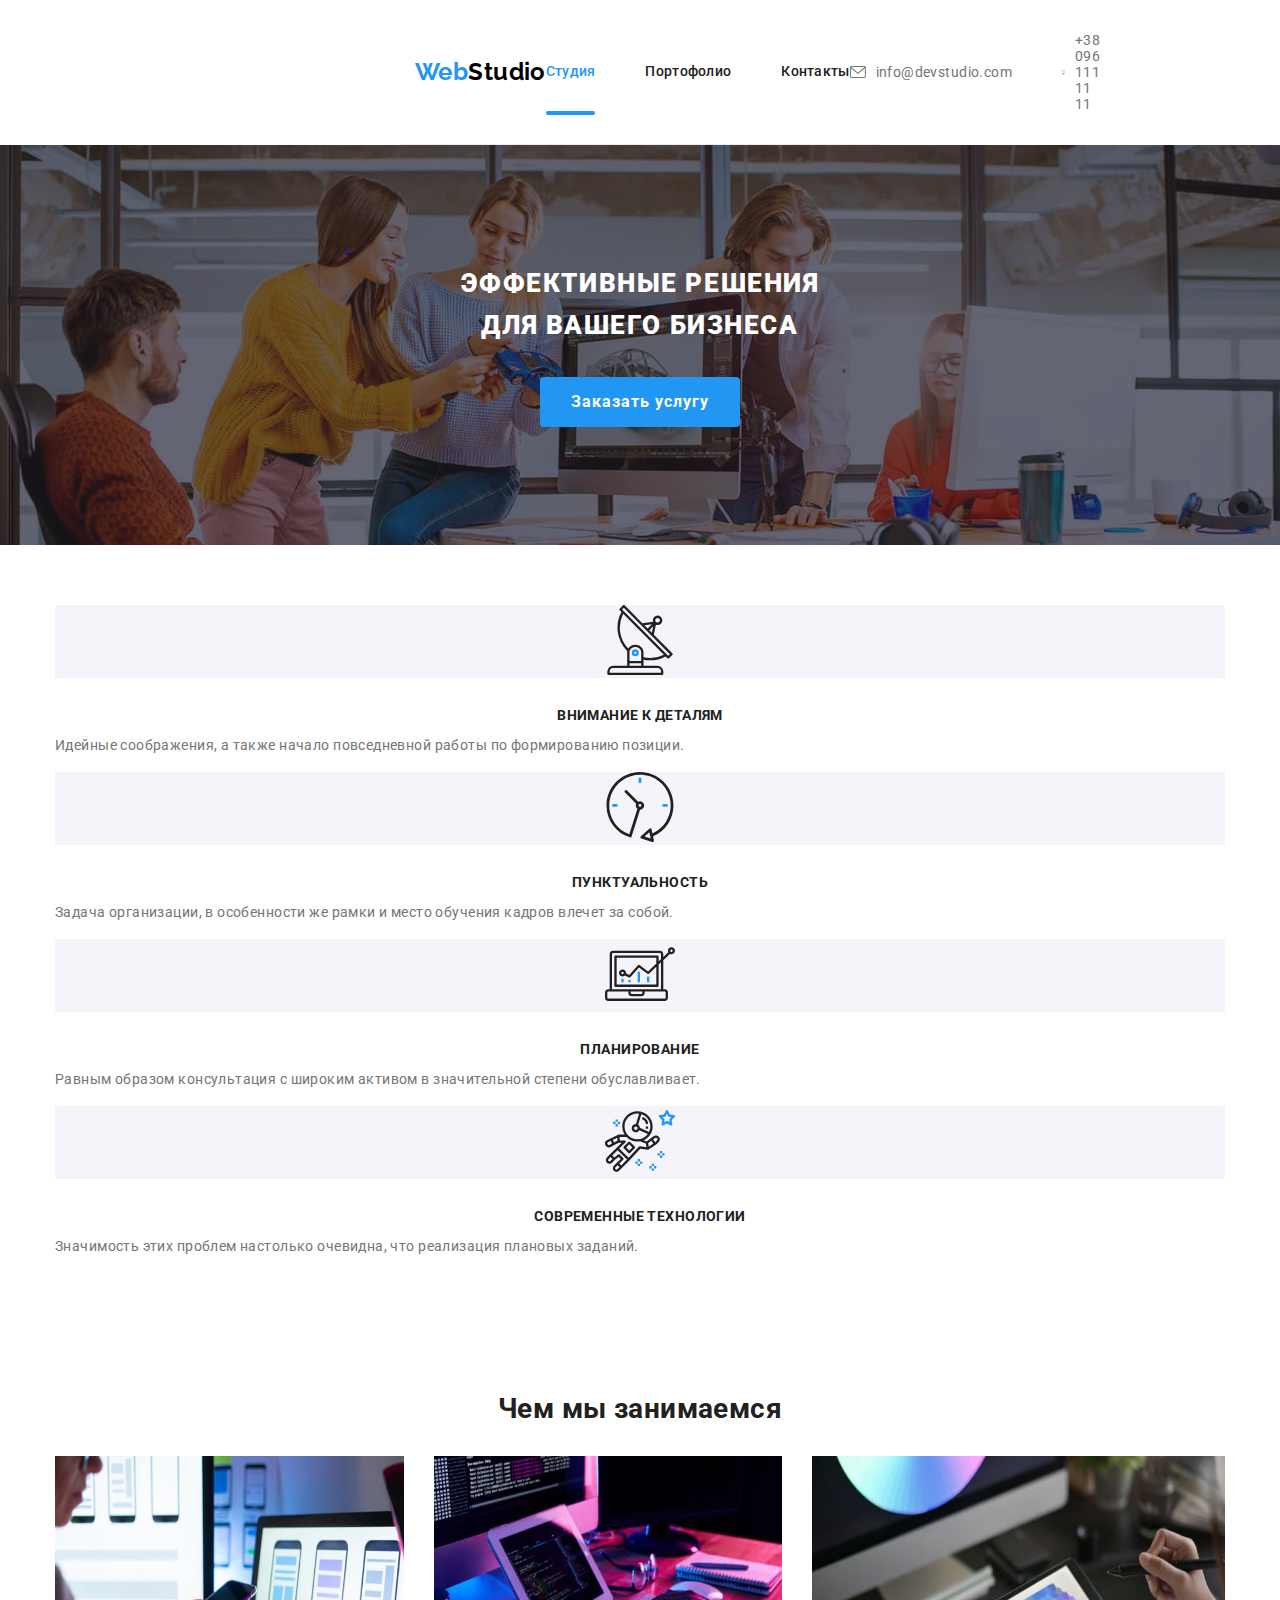
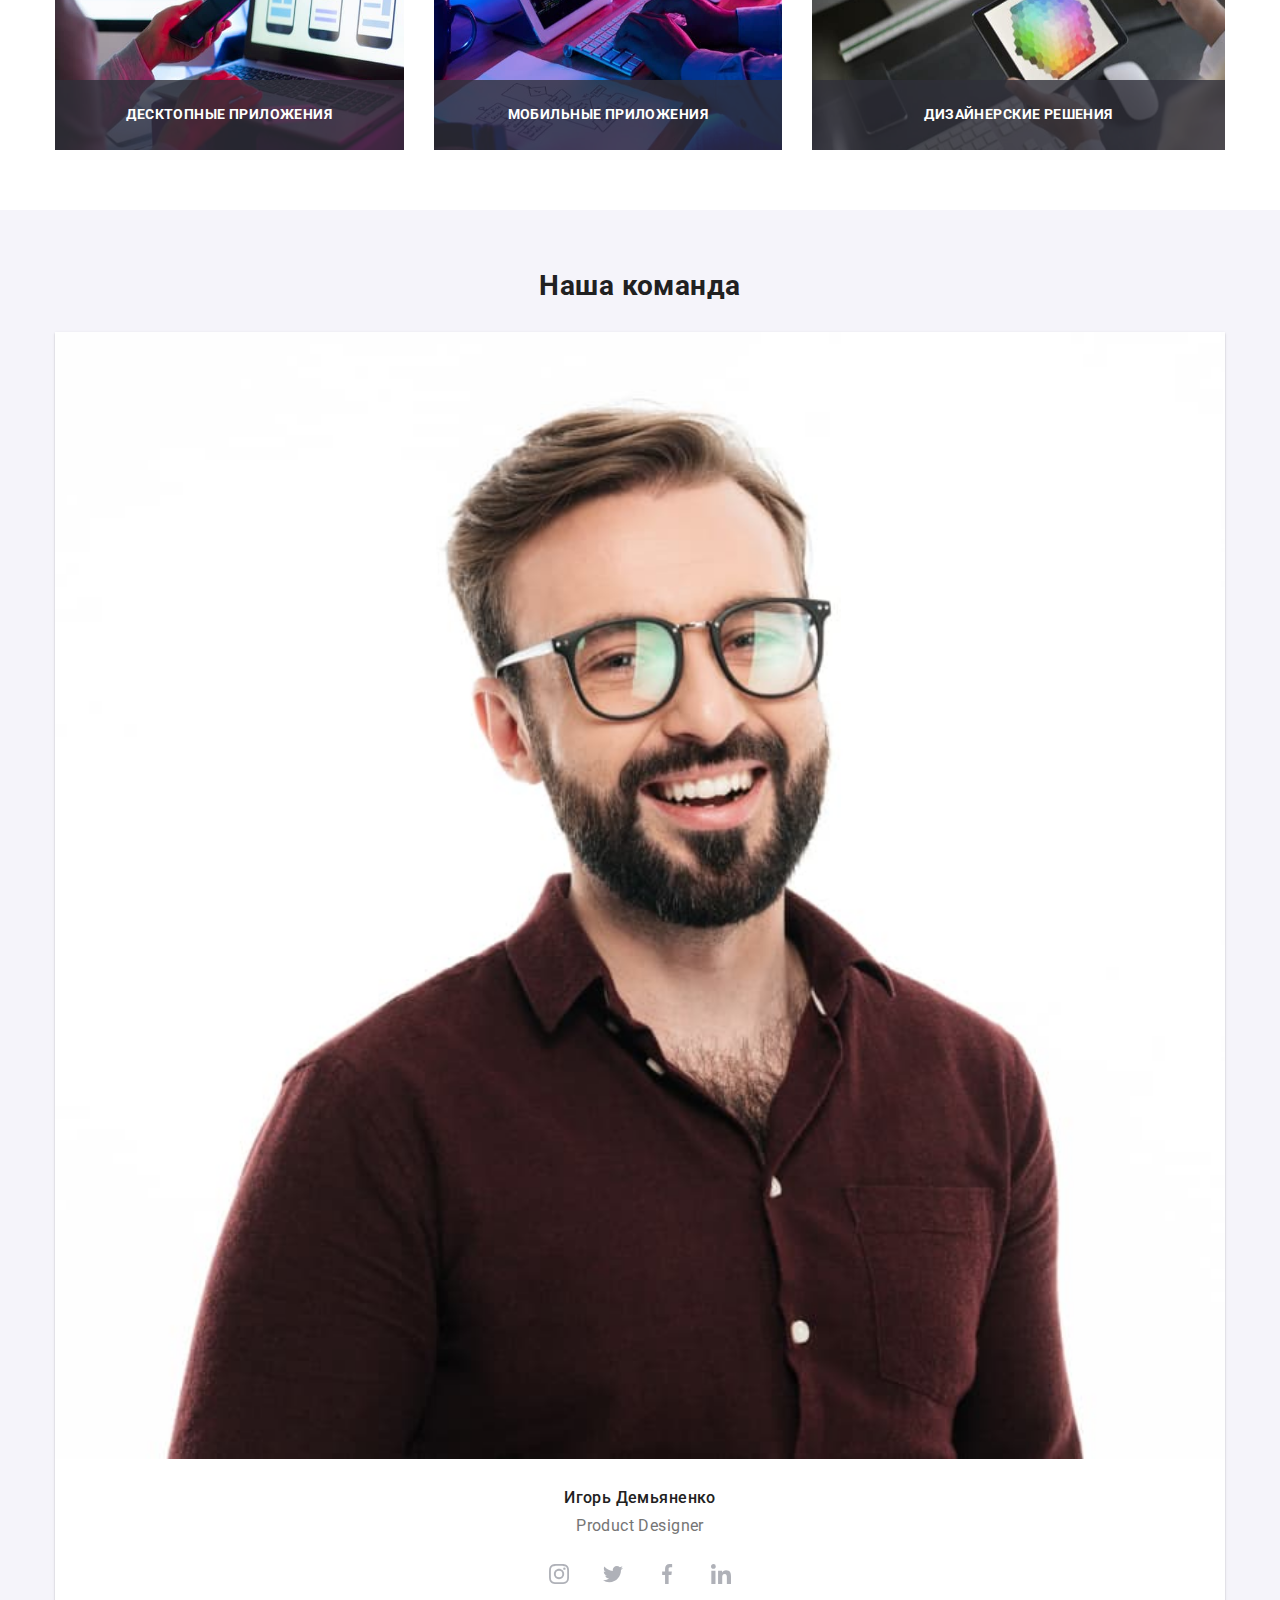
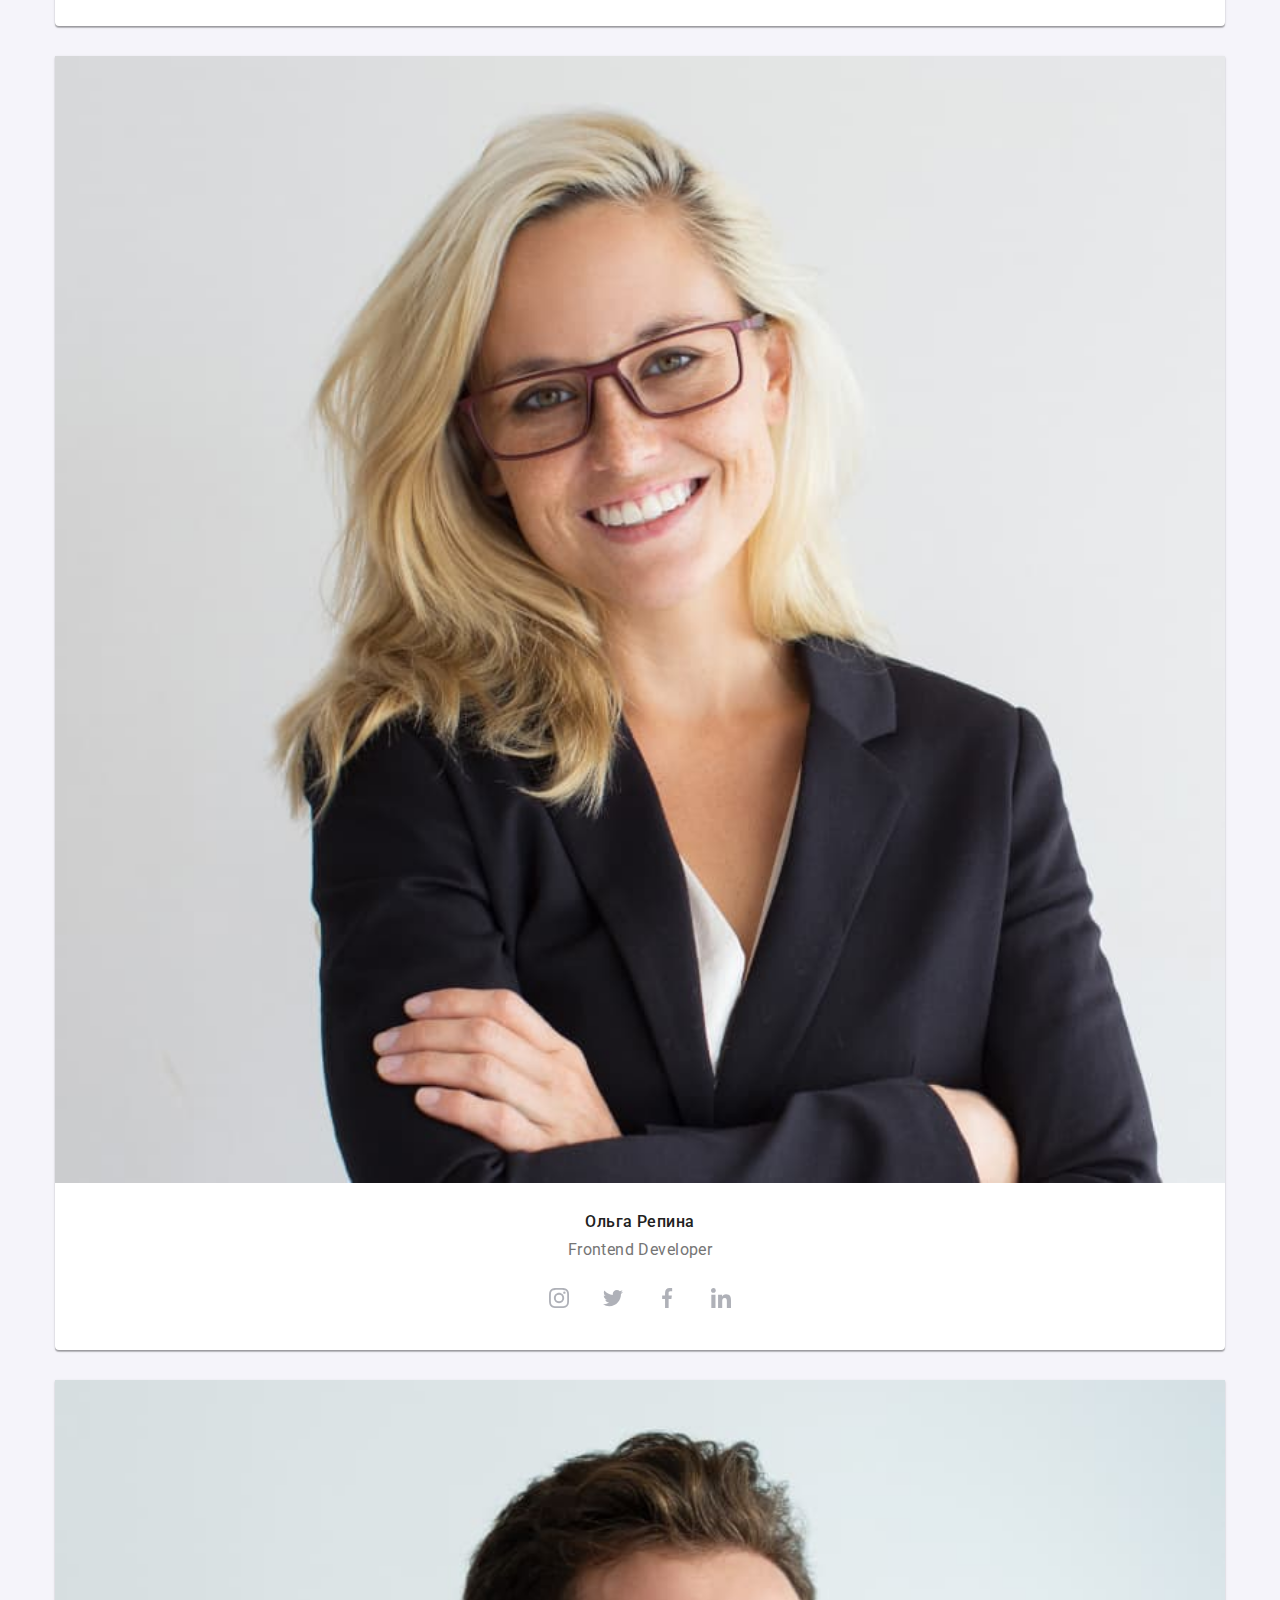
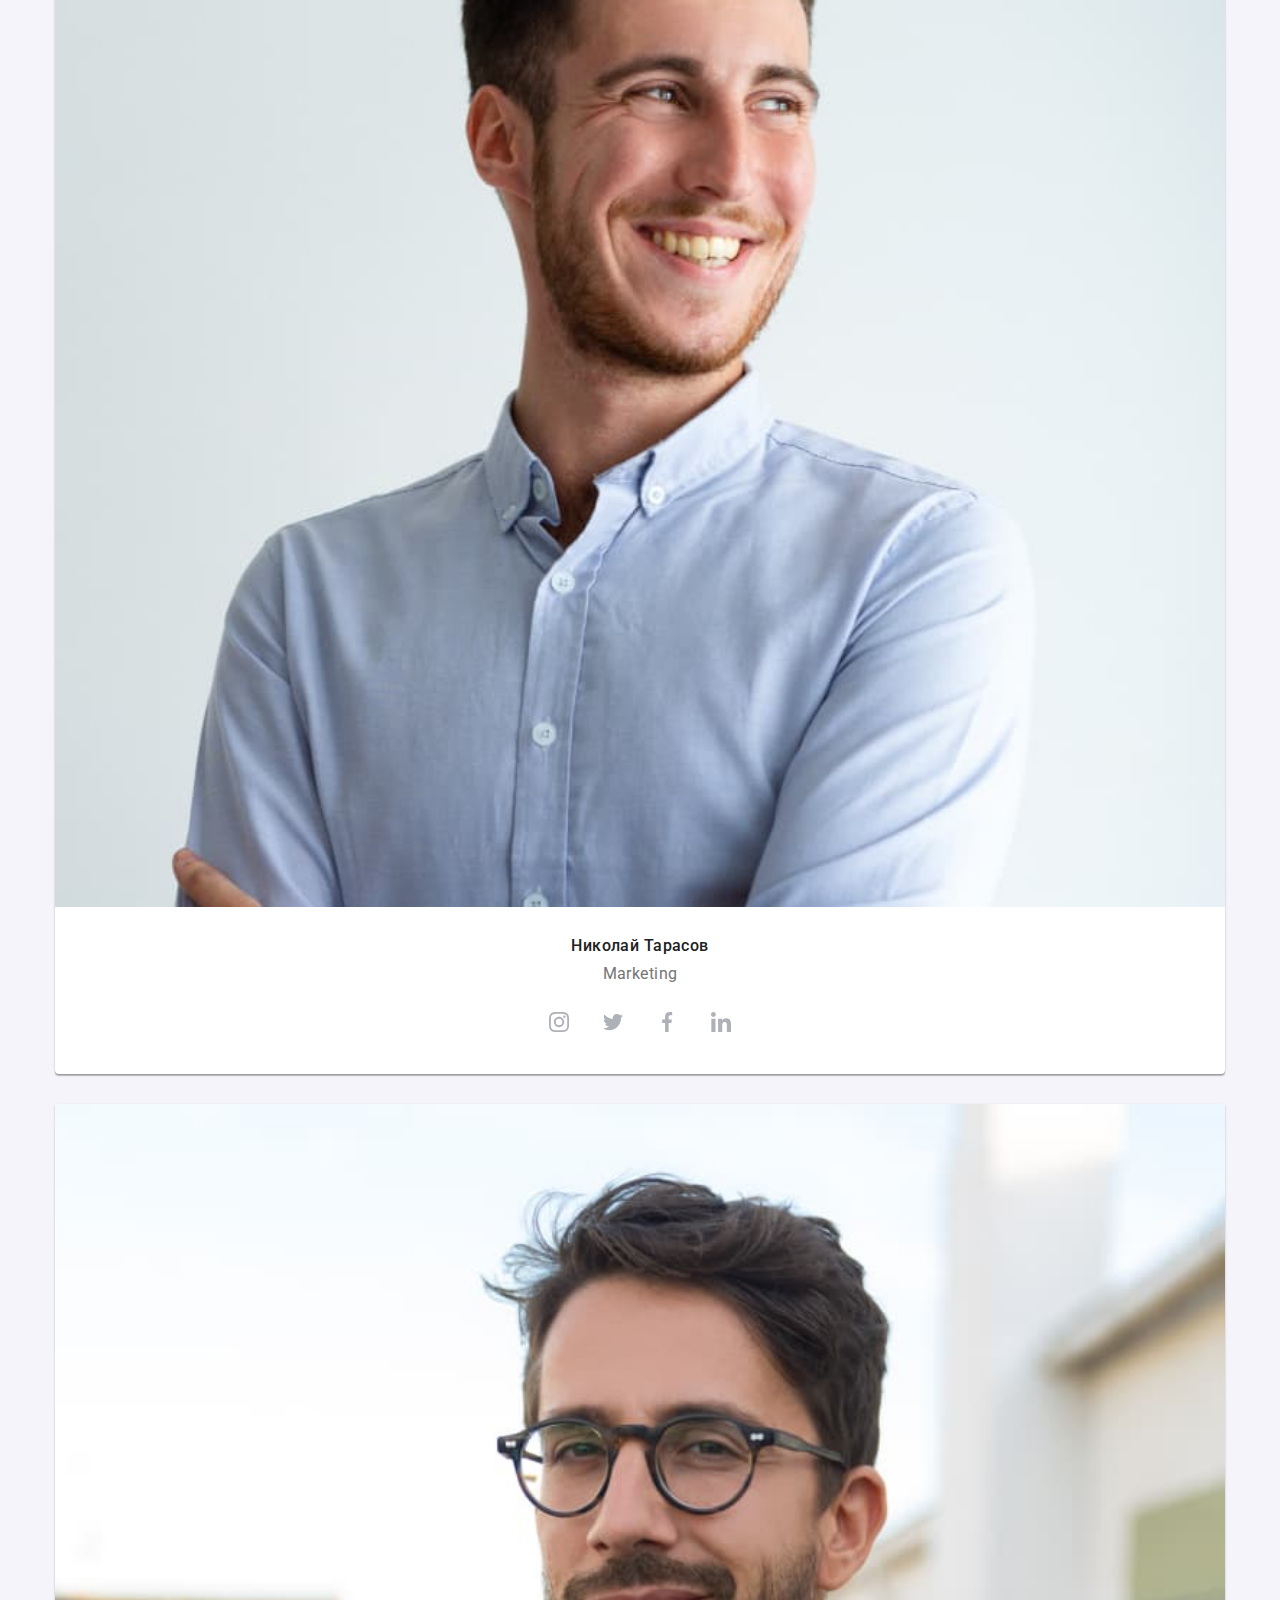
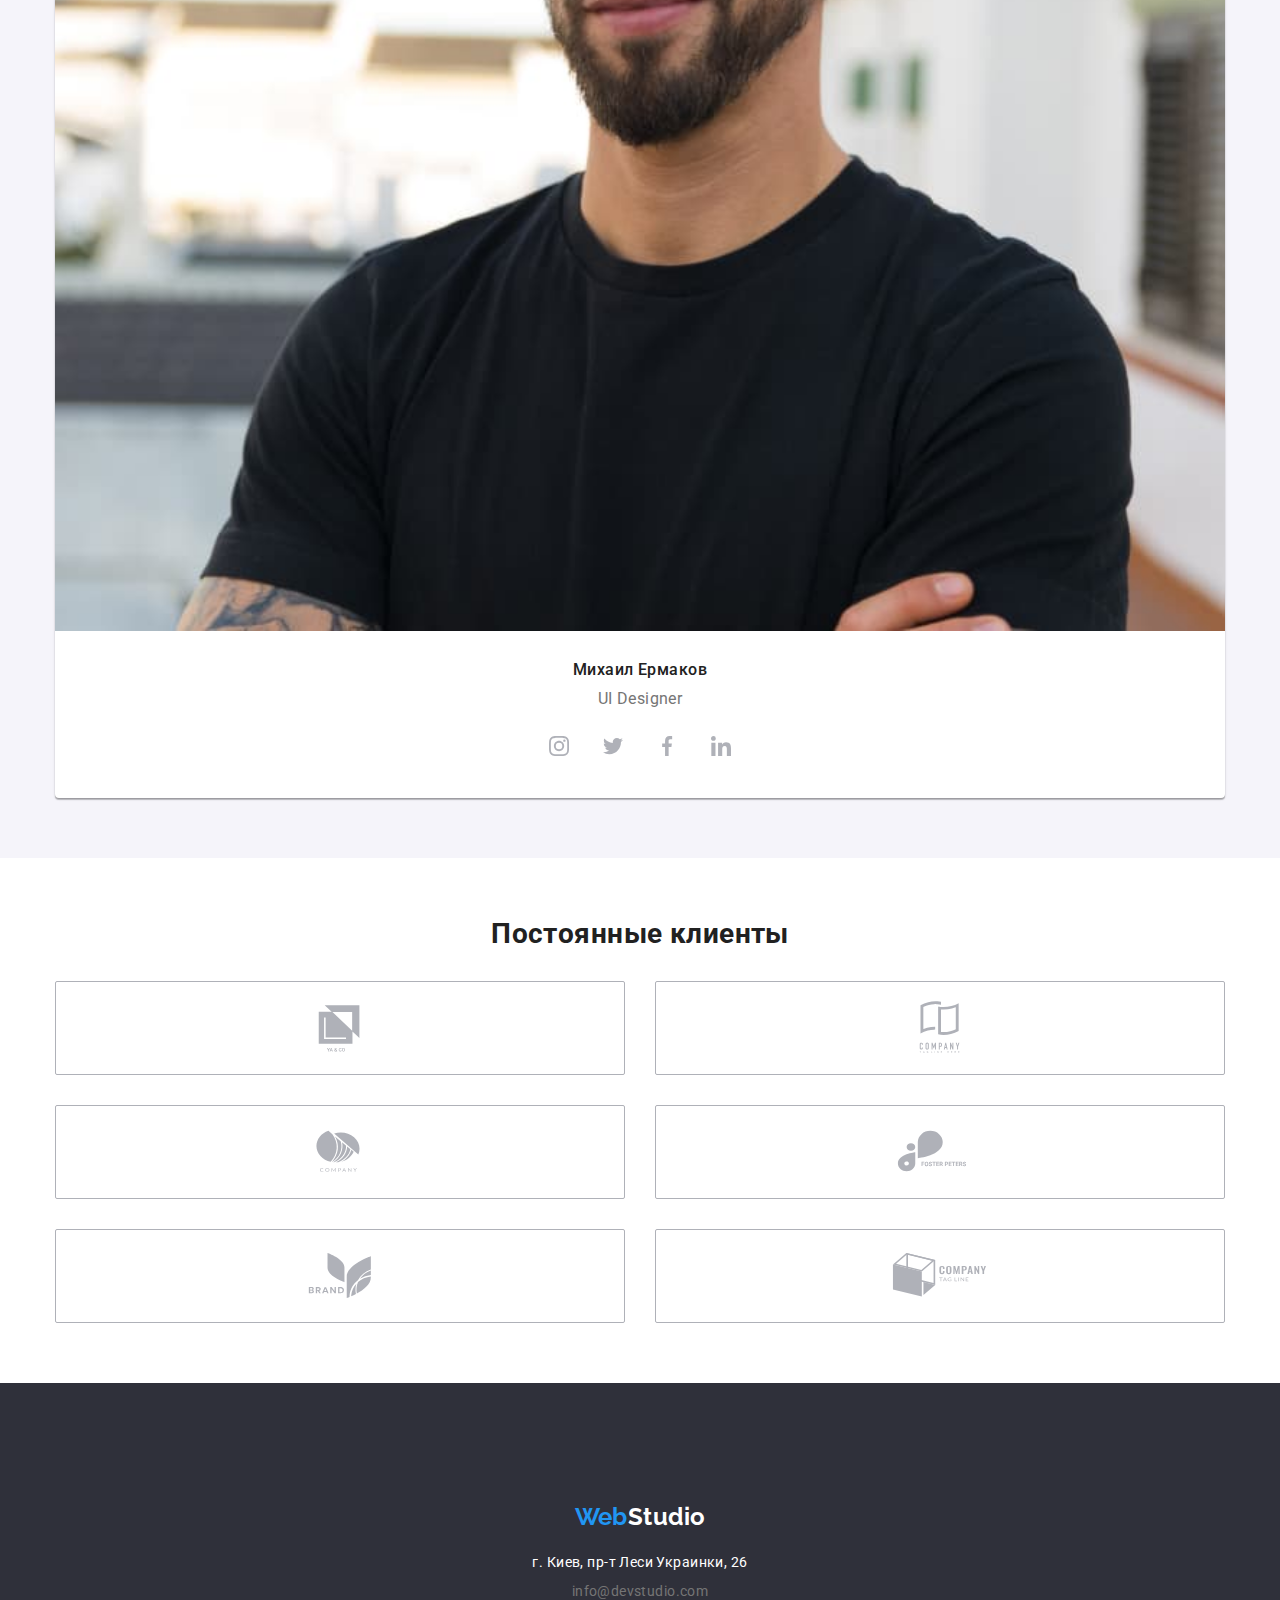
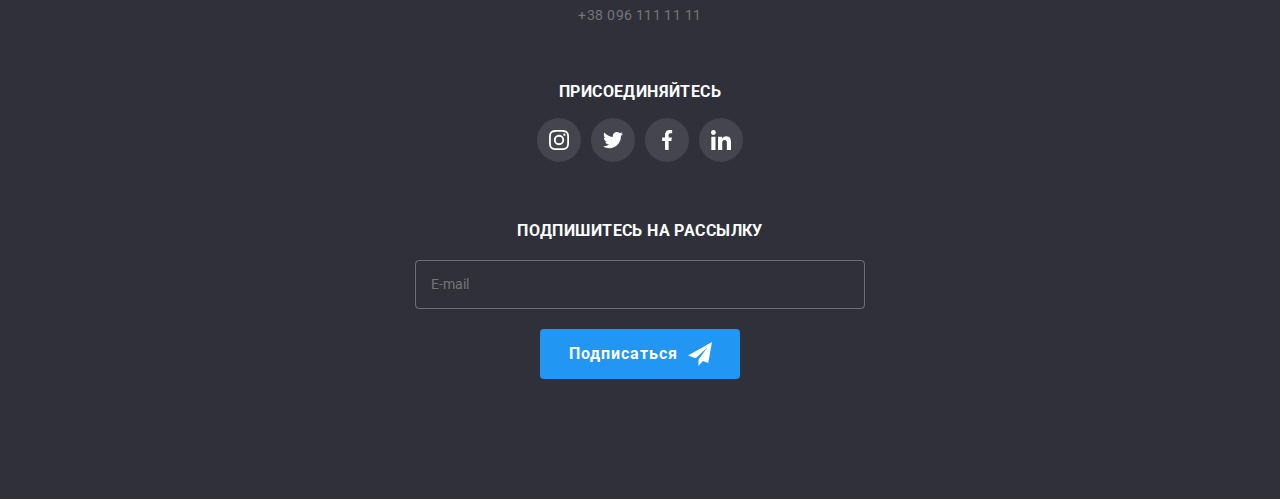
==== commit 7eab3abe: "рг" ====
--- a/index.html
+++ b/index.html
@@ -20,7 +20,7 @@
   </head>
   <body>
     <header class="header">
-      <div class="container header-container">
+      <div class="header-container">
         <a href="index.html" class="logo">
           Web<span class="logo--header">Studio</span>
         </a>
@@ -403,7 +403,96 @@
       </div>
       </section>
     </main>
-   
-    <script src="./js/modal.js"></script>
+    <footer class="footer">
+      <div class="container">
+      <div class="footer__left-side">
+        <a href="index.html" class="logo footer_logo">
+          Web<span class="logo--footer">Studio</span>
+        </a>
+        <address class="adress">
+          <ul  class="adress__list">
+            <li class="adress__item">
+              <a
+                class="address__link contacts-link--secondary-color"
+                href="https://goo.gl/maps/z2ZEgG6TqX1STKma6"
+                target="_blank"
+                rel="noopener
+          noreferrer"
+              >
+                г. Киев, пр-т Леси Украинки, 26
+              </a>
+            </li>
+            <li class="adress__item">
+              <a
+              class="contacts__link 
+              footer__link"
+              href="mailto:info@devstudio.com">
+              info@devstudio.com
+            </a>
+            </li>
+            <li class="adress__item">
+              <a class="contacts__link 
+              footer__link" href="tel:+380961111111">
+            +38 096 111 11 11
+            </a>
+            </li>
+          </ul>
+        </address>
+      </div>
+      <div class="subscribe-container">
+        <h3 class="subscribe__title">Присоединяйтесь</h3>
+        <ul class="social">
+          <li class="social__items">
+            <a class="social__links social__links--border" href="">
+              <svg class="icons footer__icons--fill" width="20" height="20">
+                <use href="./images/icons.svg#icon-instagram"></use>
+              </svg>
+            </a>
+          </li>
+          <li class="social__items">
+              <a class="social__links social__links--border" href="">
+                <svg class="icons footer__icons--fill" width="20" height="20">
+                  <use href="./images/icons.svg#icon-twitter"></use>
+                </svg>
+              </a>
+            </li>
+            <li class="social__items">
+              <a class="social__links social__links--border" href="">
+                <svg class="icons footer__icons--fill" width="20" height="20">
+                  <use href="./images/icons.svg#icon-facebook"></use>
+                </svg>
+              </a>
+            </li>
+            <li class="social__items">
+              <a class="social__links social__links--border" href="">
+              <svg class="icons footer__icons--fill" width="20" height="20">
+                <use href="./images/icons.svg#icon-linkedin"></use>
+              </svg>
+            </a>
+          </li>
+        </ul>
+      </div>
+      <div class="form-container">
+        <h3 class="subscribe__title">Подпишитесь на рассылку</h3>
+        <form class="footer-form">
+          <label class="footer-form__label">
+            <input
+              class="footer-form__input"
+              type="email"
+              name="user-mail"
+              placeholder="E-mail"
+            />
+          </label>
+          <button class="btn form__button" type="submit">
+            <span class="button__text">Подписаться</span>
+            <svg class="button__icon" width="24" height="24">
+              <use href="./images/icons.svg#icon-telegram"></use>
+            </svg>
+          </button>
+        </form>
+      </div>
+    </div>
+      </footer>
+<script src="./js/modal.js"></script>
   </body>
 </html>
--- a/css/main.min.css
+++ b/css/main.min.css
@@ -1,2 +1,2 @@
-body{margin:0;font-family:"Roboto",sans-serif;font-size:14px;color:#212121;background-color:#ffffff;letter-spacing:0.03em}h1,h2,h3,h4,h5,h6,p{margin-top:0}a{margin:0;padding:0;text-decoration:none}ul{list-style-type:none;margin:0;padding:0}.icon{fill:currentColor}li{padding:0;margin:0}.header{max-width:480px;margin-left:auto;margin-right:auto;border-bottom:1px solid #ececec}.header__button{background-color:transparent;border:none}@media screen and (min-width: 768px){.header__button{display:none}}.header__button--icon{fill:#212121;transition:fill 250ms cubic-bezier(0.4, 0, 0.2, 1)}.header-container{display:flex;align-items:center;justify-content:space-between}.header__button:hover .header__button--icon,.header__button:focus .header__button--icon{fill:#2196f3}.logo{display:block;font-family:"Raleway",sans-serif;font-weight:700;font-size:24px;line-height:1.16;text-align:left;color:#2196f3}.logo--header{color:black}.nav-header{display:flex;justify-items:center;align-items:center}@media screen and (max-width: 768px){.nav-header{display:none}}.nav-header__item:not(:last-child){margin-right:50px}.nav-header__link{display:flex;padding-top:35px;padding-bottom:35px;font-weight:500;font-size:14px;line-height:1.14;text-align:left;letter-spacing:0.02em;color:#212121;transition:color 250ms cubic-bezier(0.4, 0, 0.2, 1)}.nav-header__link--current{flex-direction:column;position:relative;color:#2196f3;font-weight:500}.nav-header__link--current::after{content:'';position:absolute;bottom:0;width:100%;height:4px;background-color:#2196f3;border-radius:2px}.nav-header__link:hover,.nav-header__link:focus{color:#2196f3}.contacts{display:flex;justify-content:space-between;align-items:center;margin-left:auto}@media screen and (max-width: 768px){.contacts{display:none}}.contacts__item{display:flex;align-items:center;justify-content:center}.contacts__item:not(:last-child){margin-right:50px}.contacts__link{display:inline-flex;align-items:center;padding:32px 0}.contacts-link--primary-color{color:#757575;transition:color 250ms cubic-bezier(0.4, 0, 0.2, 1)}.contacts__icon{fill:currentColor;margin-right:10px}.contacts__link:hover,.contacts__link:focus{color:#2196f3}.container{max-width:450px;margin-left:auto;margin-right:auto;padding:0 15px}.hero{margin:0 auto;background:linear-gradient(rgba(47,48,58,0.4), rgba(47,48,58,0.4)),url("../images/hero-background.jpg");background-repeat:no-repeat;background-size:cover;background-position:top;padding:118px 0;text-align:center}.hero__title{color:#ffffff;font-size:26px;font-weight:900;text-transform:uppercase;line-height:1.61;text-align:center;letter-spacing:0.06em;margin-left:auto;margin-right:auto;margin-bottom:30px;max-width:360px}.hero__btn{border-radius:4px;cursor:pointer;border:none;width:200px;height:50px;background-color:#2196f3;color:white;font-size:16px;font-weight:700;line-height:1.87;letter-spacing:0.06em;transition:background-color 250ms cubic-bezier(0.4, 0, 0.2, 1)}.hero__btn:hover,.hero__btn:focus{background-color:#188ce8}.hidden{appearance:none;position:absolute;position:absolute;white-space:nowrap;width:1px;height:1px;overflow:hidden;border:0;padding:0;clip:rect(0 0 0 0);clip-path:inset(50%);margin:-1px}.benefits-section{text-align:center;padding-top:60px;padding-bottom:60px}.benefits__container{background-color:#f5f4fa;margin-bottom:30px}.benefits__title{font-size:14px;text-transform:uppercase;line-height:1.14;text-align:center;margin-bottom:10px}.benefits__text{color:#757575;line-height:1.71;text-align:left}@media screen and (max-width: 1199px){.section{display:none}}.section{padding:94px 0}.section__title--big{font-size:28px;text-align:center;line-height:1.16;margin-bottom:30px}.section__title{display:flex;margin-bottom:50px;align-items:center;margin:0 auto;font-size:14px;line-height:1.16;text-align:center}.section__title--tranform{text-transform:uppercase;color:#ffffff}.section__list{display:flex;justify-content:center}.section__item:not(:last-child){margin-right:30px}.section__item{position:relative}.section__img{display:block}.section__container{display:flex;position:absolute;bottom:0;width:100%;height:70px;background-color:rgba(47,48,58,0.8)}.team{background-color:#f5f4fa;padding-top:60px;padding-bottom:60px}.team__item{border-bottom-left-radius:4px;border-bottom-right-radius:4px;background-color:#ffffff;box-shadow:0px 1px 3px rgba(0,0,0,0.12),0px 1px 1px rgba(0,0,0,0.14),0px 2px 1px rgba(0,0,0,0.2)}.team__item:not(:last-child){margin-bottom:30px}.section__img{width:100%}.team__container{padding:30px}.section__title--team{color:#212121;font-size:16px;text-align:center;font-weight:500;line-height:1.16;margin-bottom:10px}.section__text{color:#757575;font-size:16px;font-weight:400;text-align:center;line-height:1.18}.social{display:flex;justify-content:center;margin-top:16px}.social__items:not(:last-child){margin-right:10px}.social__links{display:flex;width:44px;height:44px;justify-content:center;align-items:center;outline-style:none;border-style:none;border-radius:50%;transition-property:background-color;transition-duration:250ms;transition-timing-function:cubic-bezier(0.4, 0, 0.2, 1)}.icons{fill:#afb1b8}.social__links:hover,.social__links:focus{outline-style:none;border-style:none;border-radius:50%;background-color:#2196f3}.social__links:hover .icons,.social__links:focus .icons{fill:#ffffff}.clients__list{display:flex;flex-wrap:wrap;flex-basis:50%;justify-content:space-between;align-items:center}.clients__link{display:flex;width:170px;height:92px;justify-content:center;align-items:center;border:1px solid #afb1b8;border-radius:2px;transition-property:border-color;transition-duration:250ms;transition-timing-function:cubic-bezier(0.4, 0, 0.2, 1)}.clients__icon{fill:#afb1b8;transition-property:fill;transition-duration:250ms;transition-timing-function:cubic-bezier(0.4, 0, 0.2, 1)}.clients__link:hover,.clients__link:focus{border-color:#2196f3}.clients__link:hover .clients__icon,.clients__link:focus .clients__icon{fill:#2196f3}
+body{margin:0;font-family:"Roboto",sans-serif;font-size:14px;color:#212121;background-color:#ffffff;letter-spacing:0.03em}h1,h2,h3,h4,h5,h6,p{margin-top:0}a{margin:0;padding:0;text-decoration:none}ul{list-style-type:none;margin:0;padding:0}.icon{fill:currentColor}li{padding:0;margin:0}.header{max-width:480px;margin-left:auto;margin-right:auto;border-bottom:1px solid #ececec}.header__button{padding:10px 0;background-color:transparent;border:none}@media screen and (min-width: 768px){.header__button{display:none}}.header__button--icon{fill:#212121;transition:fill 250ms cubic-bezier(0.4, 0, 0.2, 1)}.header-container{padding:0 15px;display:flex;align-items:center;justify-content:space-between}.header__button:hover .header__button--icon,.header__button:focus .header__button--icon{fill:#2196f3}.logo{display:block;font-family:"Raleway",sans-serif;font-weight:700;font-size:24px;line-height:1.16;text-align:left;color:#2196f3}.logo--header{color:black}.nav-header{display:flex;justify-items:center;align-items:center}@media screen and (max-width: 768px){.nav-header{display:none}}.nav-header__item:not(:last-child){margin-right:50px}.nav-header__link{display:flex;padding-top:35px;padding-bottom:35px;font-weight:500;font-size:14px;line-height:1.14;text-align:left;letter-spacing:0.02em;color:#212121;transition:color 250ms cubic-bezier(0.4, 0, 0.2, 1)}.nav-header__link--current{flex-direction:column;position:relative;color:#2196f3;font-weight:500}.nav-header__link--current::after{content:'';position:absolute;bottom:0;width:100%;height:4px;background-color:#2196f3;border-radius:2px}.nav-header__link:hover,.nav-header__link:focus{color:#2196f3}.contacts{display:flex;justify-content:space-between;align-items:center;margin-left:auto}@media screen and (max-width: 768px){.contacts{display:none}}.contacts__item{display:flex;align-items:center;justify-content:center}.contacts__item:not(:last-child){margin-right:50px}.contacts__link{display:inline-flex;align-items:center;padding:32px 0}.contacts-link--primary-color{color:#757575;transition:color 250ms cubic-bezier(0.4, 0, 0.2, 1)}.contacts__icon{fill:currentColor;margin-right:10px}.contacts__link:hover,.contacts__link:focus{color:#2196f3}.container{max-width:450px;margin-left:auto;margin-right:auto;padding:60px 15px}@media screen and (min-width: 760px){.container{max-width:738px}}@media screen and (min-width: 1200px){.container{max-width:1200px}}.hero{margin:0 auto;background:linear-gradient(rgba(47,48,58,0.4), rgba(47,48,58,0.4)),url("../images/hero-background.jpg");background-repeat:no-repeat;background-size:cover;background-position:top;padding:118px 0;text-align:center}.hero__title{color:#ffffff;font-size:26px;font-weight:900;text-transform:uppercase;line-height:1.61;text-align:center;letter-spacing:0.06em;margin-left:auto;margin-right:auto;margin-bottom:30px;max-width:360px}.hero__btn{border-radius:4px;cursor:pointer;border:none;width:200px;height:50px;background-color:#2196f3;color:white;font-size:16px;font-weight:700;line-height:1.87;letter-spacing:0.06em;transition:background-color 250ms cubic-bezier(0.4, 0, 0.2, 1)}.hero__btn:hover,.hero__btn:focus{background-color:#188ce8}.hidden{appearance:none;position:absolute;position:absolute;white-space:nowrap;width:1px;height:1px;overflow:hidden;border:0;padding:0;clip:rect(0 0 0 0);clip-path:inset(50%);margin:-1px}.benefits-section{text-align:center}.benefits__container{background-color:#f5f4fa;margin-bottom:30px}.benefits__title{font-size:14px;text-transform:uppercase;line-height:1.14;text-align:center;margin-bottom:10px}.benefits__text{color:#757575;line-height:1.71;text-align:left}@media screen and (max-width: 1199px){.section{display:none}}.section__title--big{font-size:28px;text-align:center;line-height:1.16;margin-bottom:30px}.section__title{display:flex;margin-bottom:50px;align-items:center;margin:0 auto;font-size:14px;line-height:1.16;text-align:center}.section__title--tranform{text-transform:uppercase;color:#ffffff}.section__list{display:flex;justify-content:center}.section__item:not(:last-child){margin-right:30px}.section__item{position:relative}.section__img{display:block}.section__container{display:flex;position:absolute;bottom:0;width:100%;height:70px;background-color:rgba(47,48,58,0.8)}.team{background-color:#f5f4fa}.team__item{border-bottom-left-radius:4px;border-bottom-right-radius:4px;background-color:#ffffff;box-shadow:0px 1px 3px rgba(0,0,0,0.12),0px 1px 1px rgba(0,0,0,0.14),0px 2px 1px rgba(0,0,0,0.2)}.team__item:not(:last-child){margin-bottom:30px}.section__img{width:100%}.team__container{padding:30px}.section__title--team{color:#212121;font-size:16px;text-align:center;font-weight:500;line-height:1.16;margin-bottom:10px}.section__text{color:#757575;font-size:16px;font-weight:400;text-align:center;line-height:1.18}.social{display:flex;justify-content:center;margin-top:16px}.social__items:not(:last-child){margin-right:10px}.social__links{display:flex;width:44px;height:44px;justify-content:center;align-items:center;outline-style:none;border-style:none;border-radius:50%;transition-property:background-color;transition-duration:250ms;transition-timing-function:cubic-bezier(0.4, 0, 0.2, 1)}.icons{fill:#afb1b8}.social__links:hover,.social__links:focus{outline-style:none;border-style:none;border-radius:50%;background-color:#2196f3}.social__links:hover .icons,.social__links:focus .icons{fill:#ffffff}.clients__list{display:flex;flex-wrap:wrap;margin:-15px}@media screen and (min-width: 480px){.clients__item{width:calc((100% - 4 * 15px) / 2);margin:15px}}.clients__link{display:flex;justify-content:center;align-items:center;border:1px solid #afb1b8;border-radius:2px;transition-property:border-color;transition-duration:250ms;transition-timing-function:cubic-bezier(0.4, 0, 0.2, 1)}@media screen and (min-width: 480px){.clients__link{padding:16px 52px}}.clients__icon{fill:#afb1b8;transition-property:fill;transition-duration:250ms;transition-timing-function:cubic-bezier(0.4, 0, 0.2, 1)}.clients__link:hover,.clients__link:focus{border-color:#2196f3}.clients__link:hover .clients__icon,.clients__link:focus .clients__icon{fill:#2196f3}.footer{background-color:#2f303a;margin-left:auto;margin-right:auto;padding:60px 0;display:flex;flex-direction:column;justify-content:center;align-items:center}.footer__left-side{display:flex;flex-direction:column;justify-content:center;align-items:center;margin-bottom:60px}.logo--footer{color:#ffff}.footer_logo{padding:0;margin-bottom:20px}.footer__link{padding:0;color:#757575;font-style:normal;font-weight:400}.adress__item{text-align:center}.adress__item:not(:last-child){margin-bottom:8px}.address__link{text-decoration:none;font-style:normal}.contacts-link--secondary-color{display:block;color:#ffffff;font-size:14px;font-weight:400;line-height:1.71;font-style:normal}.subscribe-container{margin-bottom:60px;display:flex;flex-direction:column;justify-content:center;align-items:center}.subscribe__title{color:#ffffff;text-transform:uppercase;margin-bottom:0}.social__links--border{background-color:rgba(255,255,255,0.1);border-radius:50%}.footer__icons--fill{fill:#ffff}.form-container{display:flex;flex-direction:column;justify-content:center;align-items:center}.footer-form{display:flex;flex-direction:column;justify-content:center;align-items:center}.footer-form__label{display:flex}.footer-form__input{display:block;width:450px;margin-bottom:20px;margin-top:20px;background-color:transparent;border:1px solid rgba(255,255,255,0.3);color:#ffff;border-radius:4px;padding:15px}.form__button{position:relative;background-color:#2196f3;width:200px;height:50px;display:flex;justify-content:center;align-items:center;color:white;font-size:16px;font-weight:700;border-radius:4px;cursor:pointer;line-height:1.87;letter-spacing:0.06em;border:none;transition-property:background-color;transition-duration:250ms;transition-timing-function:cubic-bezier(0.4, 0, 0.2, 1)}.button__text{padding:10px 62px 10px 29px}.button__icon{position:absolute;top:13px;right:28px;fill:#ffff}.form__button:hover,.form__button:focus{background-color:#188ce8}
 /*# sourceMappingURL=main.min.css.map */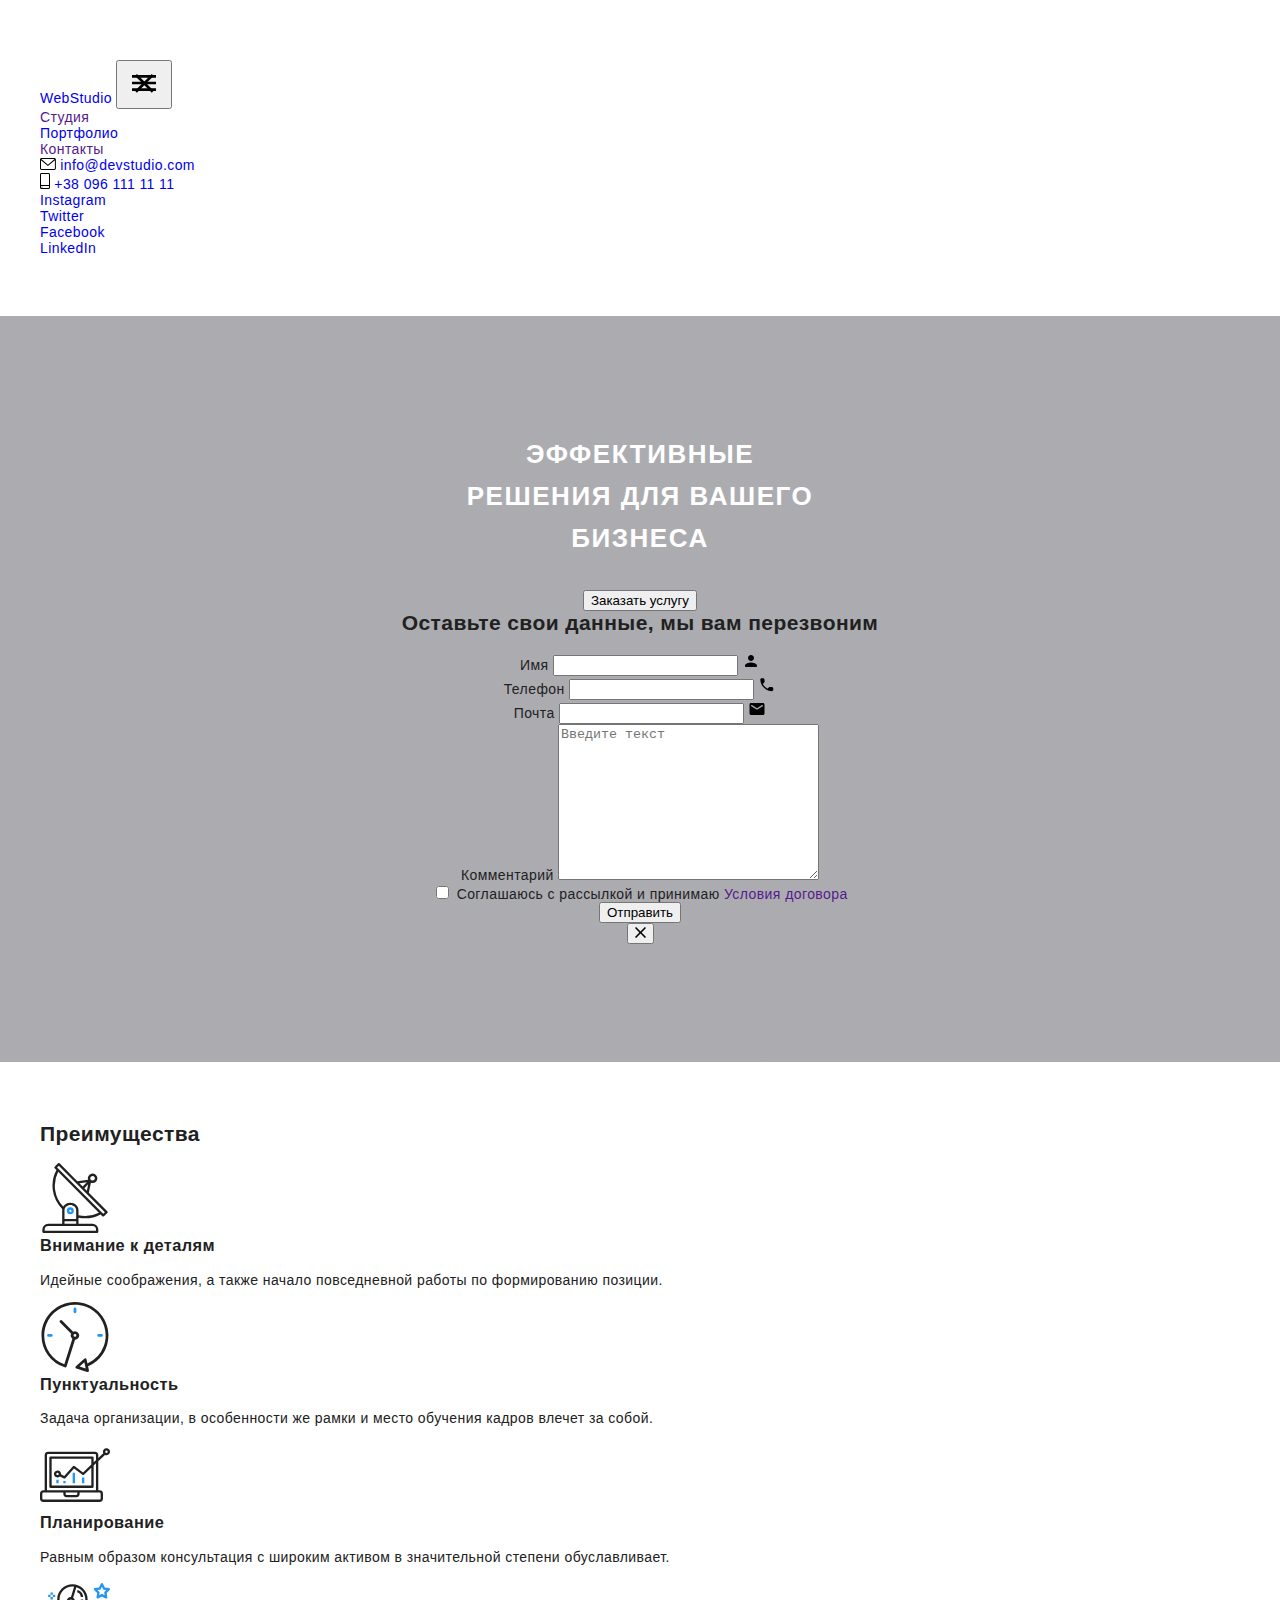
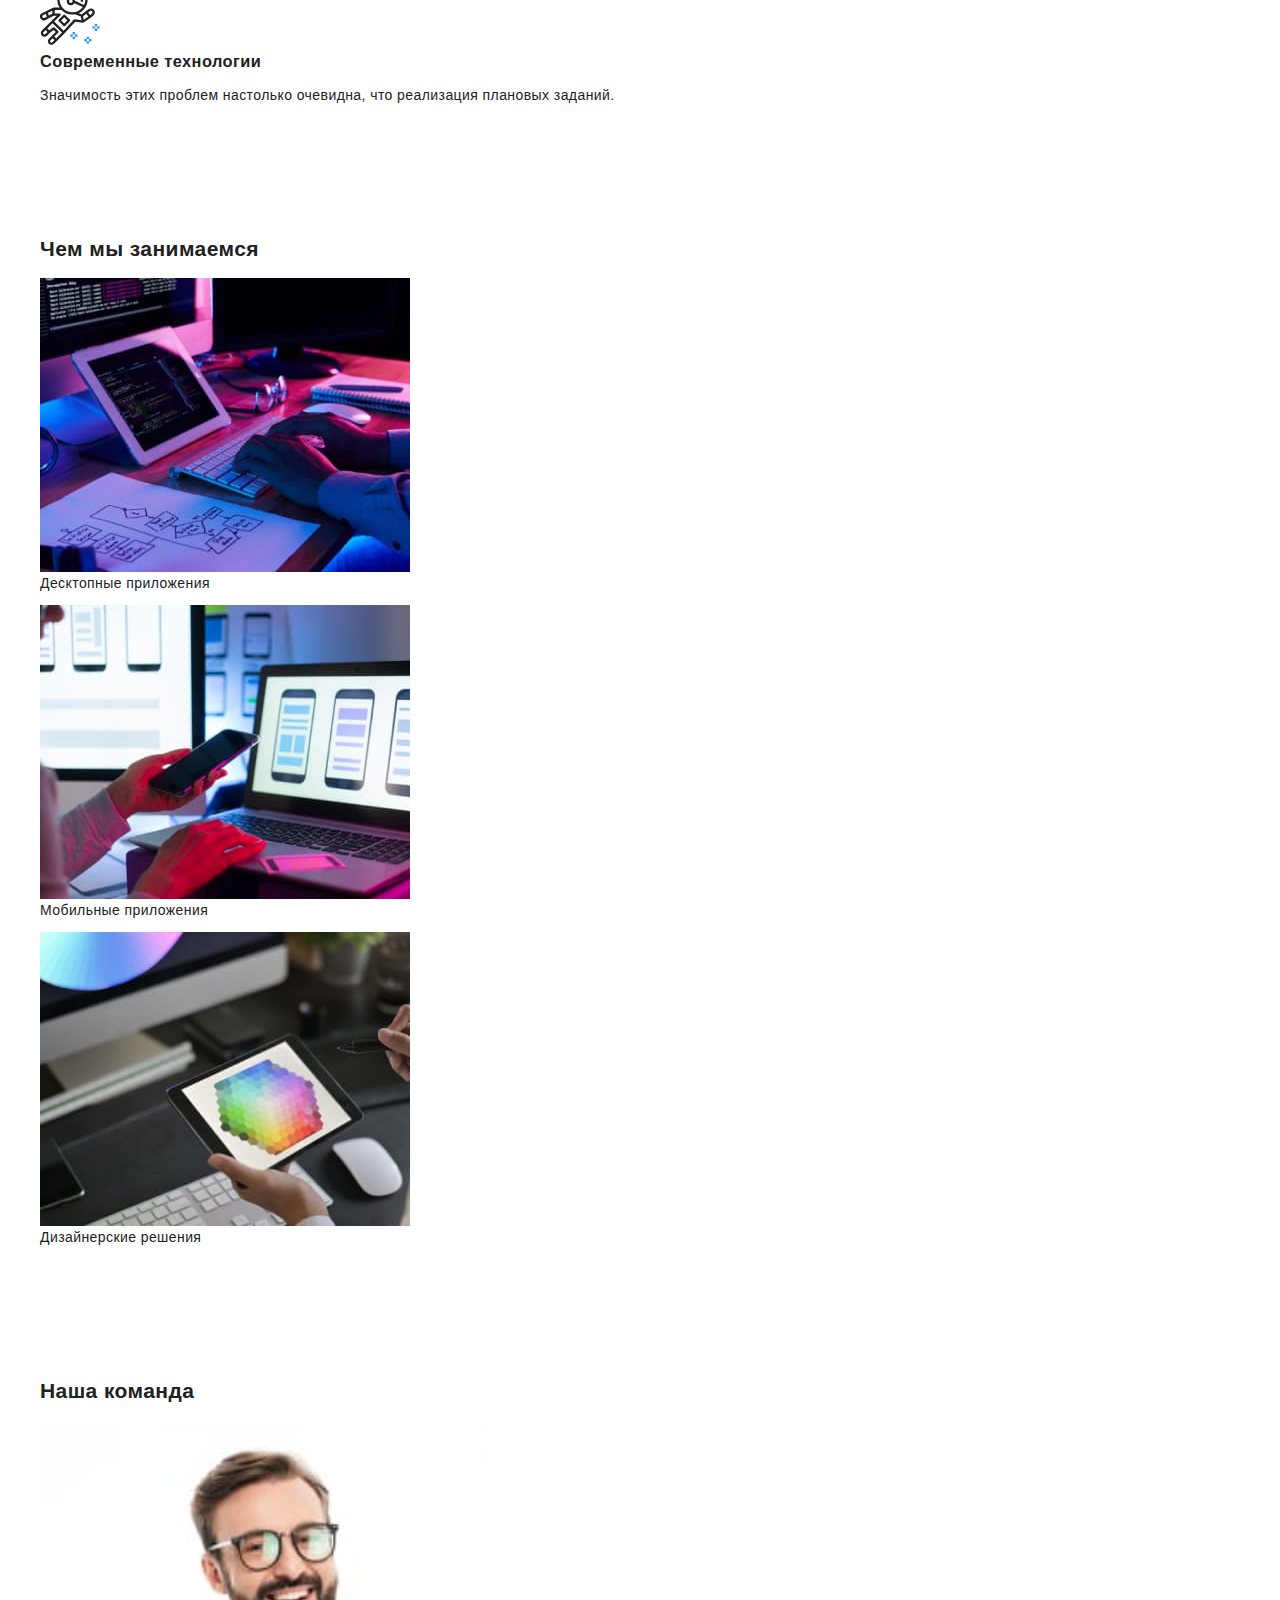
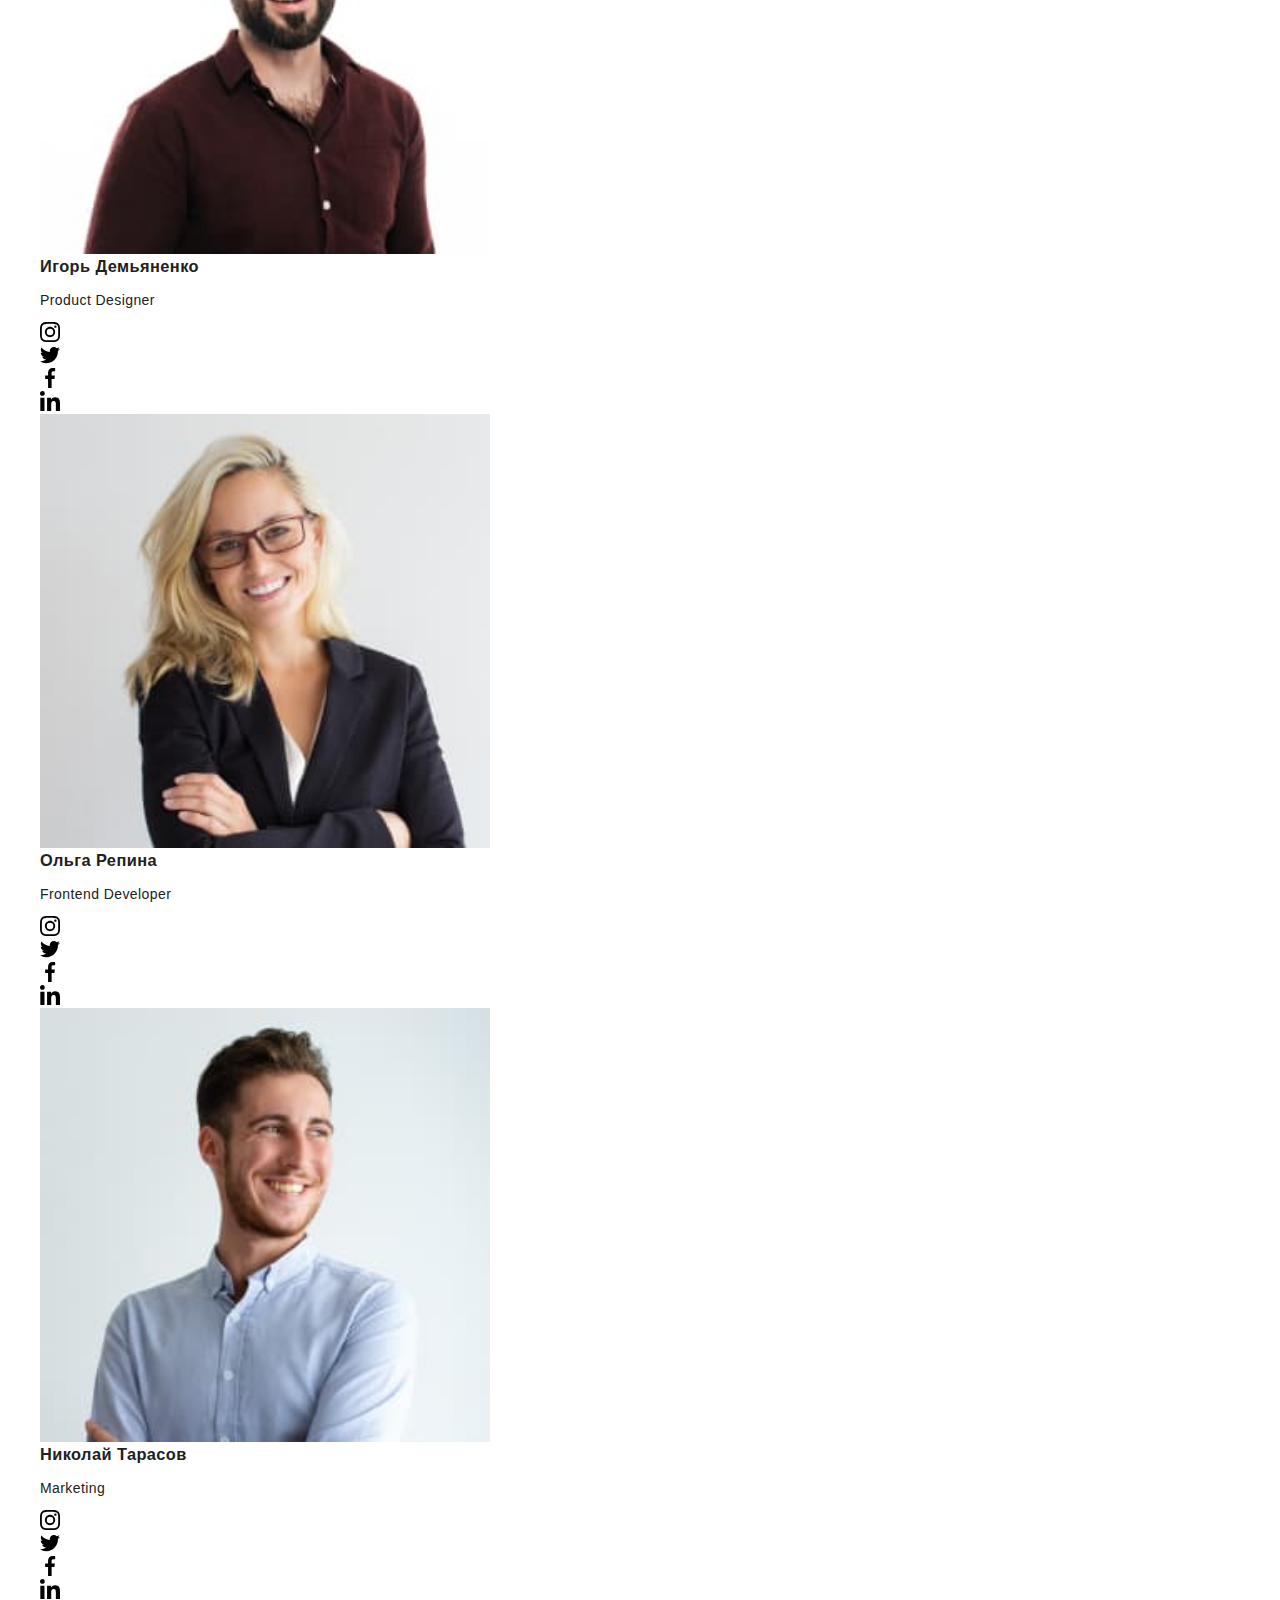
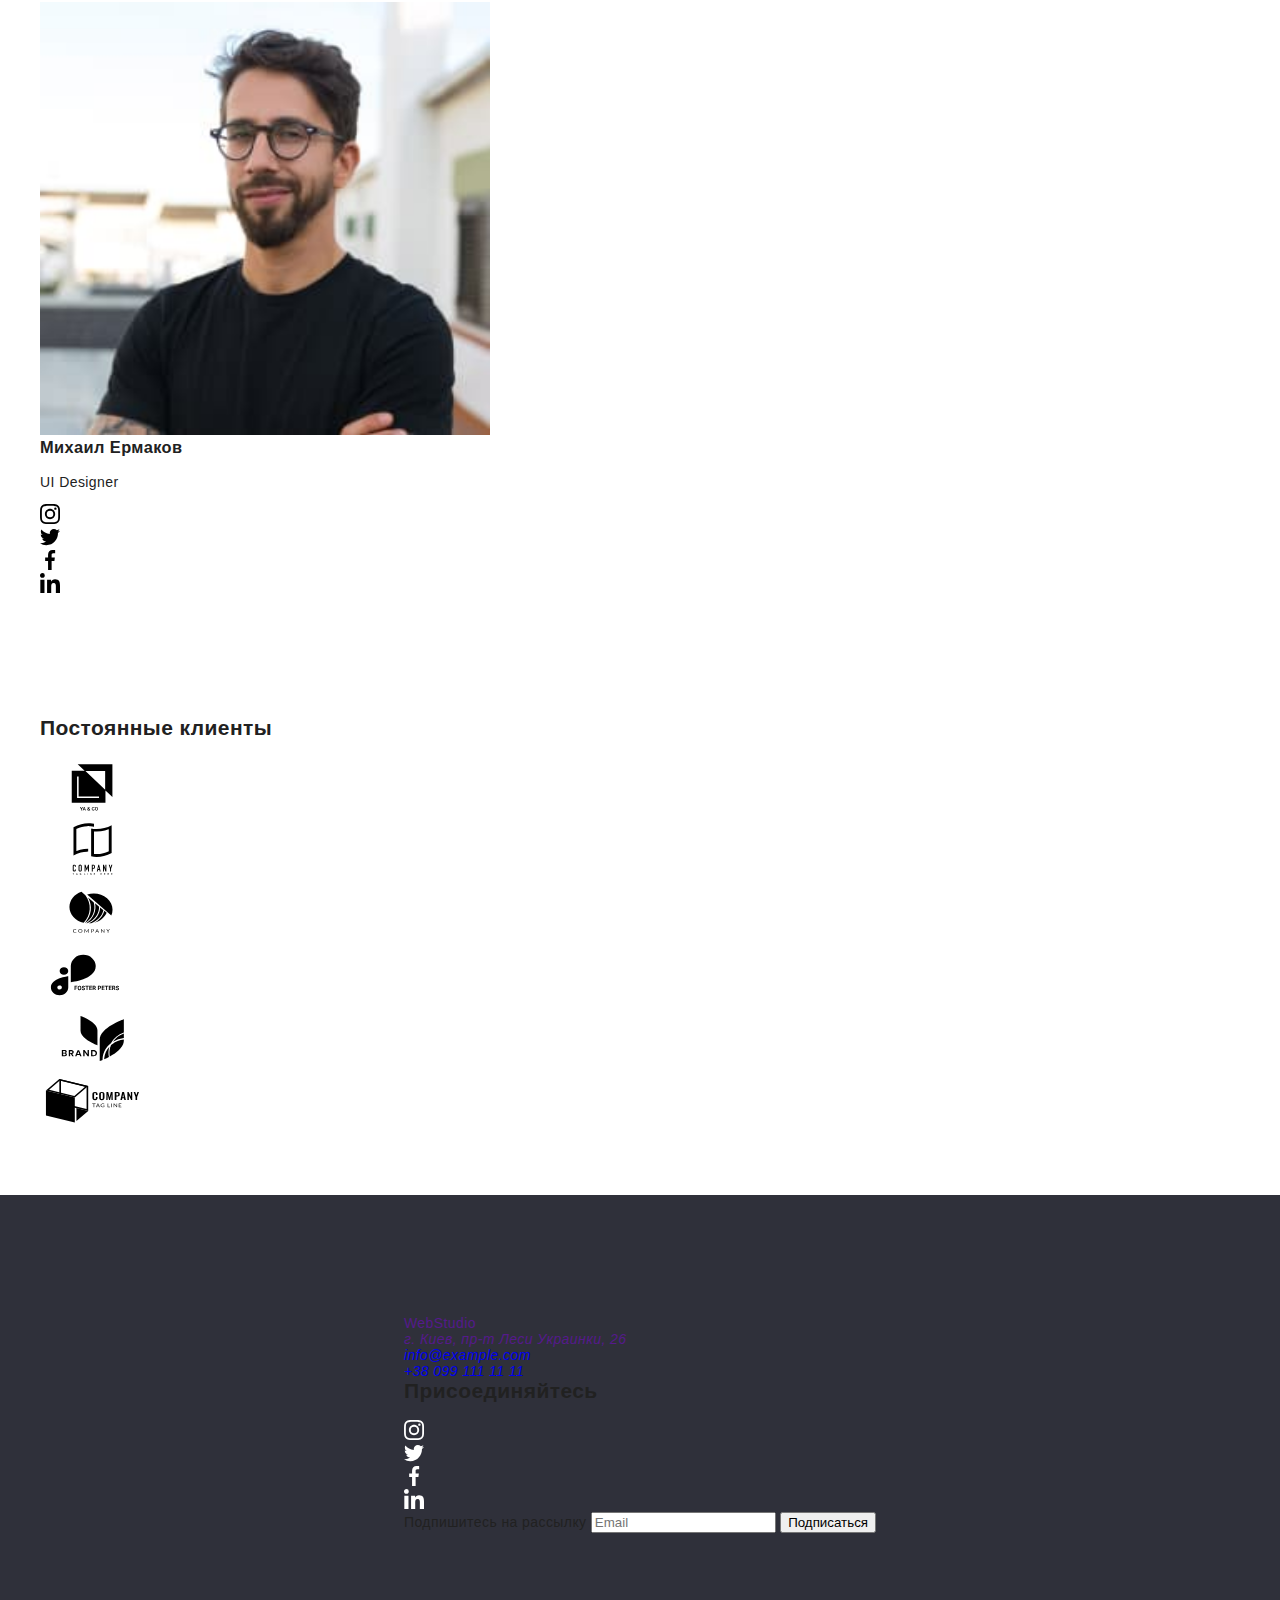
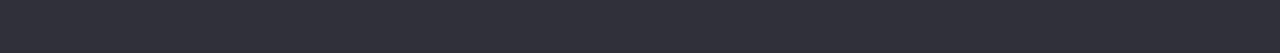
==== commit f41feab1: "final 2" ====
--- a/index.html
+++ b/index.html
@@ -4,495 +4,656 @@
     <meta charset="UTF-8" />
     <meta http-equiv="X-UA-Compatible" content="IE=edge" />
     <meta name="viewport" content="width=device-width, initial-scale=1.0" />
-    <title>goit-markup-hw-07</title>
-
-    <link rel="preconnect" href="https://fonts.googleapis.com" />
-    <link rel="preconnect" href="https://fonts.gstatic.com" crossorigin />
-    <link
-      href="https://fonts.googleapis.com/css2?family=Raleway:wght@700&family=Roboto:wght@400;500;700;900&display=swap"
-      rel="stylesheet"
-    />
-    <link
-      rel="stylesheet"
-      href="https://cdnjs.cloudflare.com/ajax/libs/modern-normalize/1.1.0/modern-normalize.min.css"
-    />
-    <link rel="stylesheet" href="css/main.min.css" />
+    <title>WebStudio</title>
+
+    <link rel="stylesheet" href="./css/main.min.css" />
   </head>
-  <body>
-    <header class="header">
-      <div class="header-container">
-        <a href="index.html" class="logo">
-          Web<span class="logo--header">Studio</span>
-        </a>
-        <ul class="nav-header">
-          <li class="nav-header__item nav-header__item--current">
-            <a
-              class="nav-header__link nav-header__link--current"
-              href="./index.html"
-              >Студия</a
+
+  <body data-body>
+    <header class="page-header">
+      <div class="container page-header__container">
+        <nav class="container__nav">
+          <a href="./index.html" class="container__logo"
+            >Web<span class="container__accent">Studio</span></a
+          >
+
+          <!-- Выпадающее меню -->
+
+          <button
+            type="button"
+            class="menu-button"
+            aria-expanded="false"
+            aria-controls="menu-container"
+            data-menu-button
+          >
+            <svg
+              class="menu-button__svg"
+              width="40"
+              height="40"
+              aria-label="Переключательно мобильного меню"
             >
-          </li>
-          <li class="nav-header__item">
-            <a class="nav-header__link" href="./portfolio.html">Портофолио</a>
-          </li>
-          <li class="nav-header__item">
-            <a class="nav-header__link" href="#">Контакты</a>
-          </li>
-        </ul>
-        <ul class="contacts">
-          <li class="contacts__item">
-            <a
-              class="contacts__link contacts-link--primary-color"
-              href="mailto:info@devstudio.com"
-              ><svg class="contacts__icon" width="16" height="12">
-                <use href="./images/icons.svg#icon-mail"></use>
-              </svg>info@devstudio.com</a>
-          </li>
-          <li class="contacts__item">
-            <a
-              class="contacts__link contacts-link--primary-color"
-              href="tel:+380961111111">
-              <svg class="contacts__icon" width="10" height="16">
-                <use href="./images/icons.svg#icon-smartphone"></use>
-              </svg>
-              +38 096 111 11 11</a>
-          </li>
-        </ul>
-
-        <button class="header__button" type="button">
-          <svg class="header__button--icon" width="40" height="40">
-            <use href="./images/icons.svg#icon-burger"></use>
-          </svg>
-        </button>
+              <use class="icon-cross" href="./images/mobile_menu.svg#icon-cross_menu"></use>
+              <use class="icon-burger" href="./images/mobile_menu.svg#icon-burger_menu"></use>
+            </svg>
+          </button>
+
+          <div class="menu-container" id="menu-container" data-menu>
+            <ul class="navigation">
+              <li class="navigation__item navigation__item--strip">
+                <a href="" class="navigation__link navigation__link--current">Студия</a>
+              </li>
+              <li class="navigation__item">
+                <a href="./portfolio.html" class="navigation__link">Портфолио</a>
+              </li>
+              <li class="navigation__item"><a href="" class="navigation__link">Контакты</a></li>
+            </ul>
+
+            <div class="contact-container">
+              <ul class="contact">
+                <li class="contact__item">
+                  <div class="contact__icon">
+                    <a href="mailto:info@devstudio.com" class="contact__link contact__link--mail">
+                      <svg width="16" height="12" class="contact__svg contact__svg--envelope">
+                        <use href="./images/phone-env.svg#icon-envelope"></use>
+                      </svg>
+                      info@devstudio.com</a
+                    >
+                  </div>
+                </li>
+                <li class="contact__item">
+                  <div class="contact__icon">
+                    <a href="tel:+380961111111" class="contact__link contact__link--phone">
+                      <svg width="10" height="16" class="contact__svg contact__svg--phone">
+                        <use href="./images/phone-env.svg#icon-smartphone"></use>
+                      </svg>
+                      +38 096 111 11 11</a
+                    >
+                  </div>
+                </li>
+              </ul>
+
+              <ul class="mobile-networks">
+                <li class="mobile-networks__item">
+                  <a
+                    href="https://www.instagram.com/"
+                    target="_blank"
+                    rel="noopener"
+                    class="mobile-networks__link"
+                    >Instagram</a
+                  >
+                </li>
+                <li class="mobile-networks__item">
+                  <a
+                    href="https://twitter.com/"
+                    target="_blank"
+                    rel="noopener"
+                    class="mobile-networks__link"
+                    >Twitter</a
+                  >
+                </li>
+                <li class="mobile-networks__item">
+                  <a
+                    href="https://uk-ua.facebook.com/"
+                    target="_blank"
+                    rel="noopener"
+                    class="mobile-networks__link"
+                    >Facebook</a
+                  >
+                </li>
+                <li class="mobile-networks__item">
+                  <a
+                    href="https://ru.linkedin.com/"
+                    target="_blank"
+                    rel="noopener"
+                    class="mobile-networks__link"
+                    >LinkedIn</a
+                  >
+                </li>
+              </ul>
+            </div>
+          </div>
+        </nav>
       </div>
     </header>
+
+    <!-- Секция hero -->
     <main>
-
       <section class="hero">
-          <h1 class="hero__title">Эффективные решения для вашего бизнеса</h1>
-          <button  class="hero__btn" type="button" data-modal-open>
-            Заказать услугу
-          </button>
+        <h1 class="hero__title">Эффективные решения для вашего бизнеса</h1>
+        <button type="button" class="button" data-modal-open>Заказать услугу</button>
+
+        <div class="backdrop is-hidden" data-modal>
+          <div class="modal">
+            <form autocomplete="off">
+              <h2 class="modal__title">Оставьте свои данные, мы вам перезвоним</h2>
+
+              <div class="modal__field">
+                <label for="name" class="modal__label">Имя</label>
+                <input type="text" name="name" id="name" class="modal__input" />
+                <svg width="18" height="18" class="modal__svg">
+                  <use href="./images/modal-icon.svg#icon-name-icon"></use>
+                </svg>
+              </div>
+
+              <div class="modal__field">
+                <label for="tel" class="modal__label">Телефон</label>
+                <input type="text" name="tel" id="tel" class="modal__input" />
+                <svg width="18" height="18" class="modal__svg">
+                  <use href="./images/modal-icon.svg#icon-phone-icon"></use>
+                </svg>
+              </div>
+
+              <div class="modal__field">
+                <label for="mail" class="modal__label">Почта</label>
+                <input type="email" name="mail" id="mail" class="modal__input" />
+                <svg width="18" height="18" class="modal__svg">
+                  <use href="./images/modal-icon.svg#icon-mail-icon"></use>
+                </svg>
+              </div>
+
+              <div class="modal__field">
+                <label for="comment" class="modal__label">Комментарий</label>
+                <textarea
+                  name="comment"
+                  id="comment"
+                  cols="30"
+                  rows="10"
+                  placeholder="Введите текст"
+                  class="modal__textarea"
+                ></textarea>
+              </div>
+              <div class="modal__field modal__field--checkbox">
+                <label for="policy" class="modal__policy">
+                  <input type="checkbox" class="modal__checkbox" name="policy" id="policy" />
+                  <span class="modal__icon"></span>
+                  Соглашаюсь с рассылкой и принимаю
+                  <a href="" class="modal__conditions">Условия договора</a></label
+                >
+              </div>
+
+              <button type="submit" class="button modal__button">Отправить</button>
+            </form>
+
+            <button class="modal__button-close" data-modal-close>
+              <svg class="modal__button-close-svg" width="11" height="11">
+                <use href="./images/close-button.svg#icon-close-button"></use>
+              </svg>
+            </button>
+          </div>
+        </div>
       </section>
-      <section class="benefits-section">
+
+      <!-- Первая секция -->
+      <section class="section-first">
         <div class="container">
-        <h2 class="hidden">Наши преимущества</h2>
-        <ul class="benefits">
-          <li class="benefits__items ">
-            <div class="benefits__container">
-              <svg class="benefits__icon" width="70" height="70">
-                <use href="./images/icons.svg#icon-antenna"></use>
-              </svg>
-            </div>
-            <h3 class="benefits__title">Внимание к деталям</h3>
-            <p class="benefits__text">
-              Идейные соображения, а также начало повседневной работы по
-              формированию позиции.
-            </p>
-          </li>
-          <li class="benefits__items">
-            <div class="benefits__container">
-              <svg class="benefits__icon" width="70" height="70">
-                <use href="./images/icons.svg#icon-clock"></use>
-              </svg>
-            </div>
-            <h3 class="benefits__title">Пунктуальность</h3>
-            <p class="benefits__text">
-              Задача организации, в особенности же рамки и место обучения кадров
-              влечет за собой.
-            </p>
-          </li>
-          <li class="benefits__items ">
-            <div class="benefits__container">
-              <svg class="benefits__icon" width="70" height="70">
-                <use href="./images/icons.svg#icon-diagram"></use>
-              </svg>
-            </div>
-            <h3 class="benefits__title">Планирование</h3>
-            <p class="benefits__text">
-              Равным образом консультация с широким активом в значительной
-              степени обуславливает.
-            </p>
-          </li>
-          <li class="benefits__items">
-            <div class="benefits__container">
-              <svg class="benefits__icon" width="70" height="70">
-                <use href="./images/icons.svg#icon-astronaut"></use>
-              </svg>
-            </div>
-            <h3 class="benefits__title">Современные технологии</h3>
-            <p class="benefits__text">
-              Значимость этих проблем настолько очевидна, что реализация
-              плановых заданий.
-            </p>
-          </li>
-        </ul>
-      </div>
+          <h2 class="visually-hidden">Преимущества</h2>
+          <ul class="section-first__feature">
+            <li class="section-first__item">
+              <div class="section-first__icon">
+                <svg width="70" height="70">
+                  <use href="./images/icons.svg#icon-antenna"></use>
+                </svg>
+              </div>
+              <h3 class="section-first__title">Внимание к деталям</h3>
+              <p class="section-first__text">
+                Идейные соображения, а также начало повседневной работы по формированию позиции.
+              </p>
+            </li>
+            <li class="section-first__item">
+              <div class="section-first__icon">
+                <svg width="70" height="70">
+                  <use href="./images/icons.svg#icon-clock"></use>
+                </svg>
+              </div>
+              <h3 class="section-first__title">Пунктуальность</h3>
+              <p class="section-first__text">
+                Задача организации, в особенности же рамки и место обучения кадров влечет за собой.
+              </p>
+            </li>
+            <li class="section-first__item">
+              <div class="section-first__icon">
+                <svg width="70" height="70">
+                  <use href="./images/icons.svg#icon-diagram"></use>
+                </svg>
+              </div>
+              <h3 class="section-first__title">Планирование</h3>
+              <p class="section-first__text">
+                Равным образом консультация с широким активом в значительной степени обуславливает.
+              </p>
+            </li>
+            <li class="section-first__item">
+              <div class="section-first__icon">
+                <svg width="70" height="70">
+                  <use href="./images/icons.svg#icon-astronaut"></use>
+                </svg>
+              </div>
+              <h3 class="section-first__title">Современные технологии</h3>
+              <p class="section-first__text">
+                Значимость этих проблем настолько очевидна, что реализация плановых заданий.
+              </p>
+            </li>
+          </ul>
+        </div>
       </section>
-      <section class="section">
+
+      <!-- Вторая секция -->
+      <section class="section-second">
         <div class="container">
-        <h2 class="section__title--big">Чем мы занимаемся</h2>
-        <ul class="section__list">
-          <li class="section__item">
-            <img
-              class="section__img"
-              src="./images/1.jpg"
-              alt="Первое"
-              width="370"
-              height="294"
-            />
-            <div class="section__container">
-              <h3 class="section__title section__title--tranform">
-                Десктопные приложения
-              </h3>
-            </div>
-          </li>
-          <li class="section__item">
-            <img
-              class="section__img"
-              src="./images/2.jpg"
-              alt="Второе"
-              width="370"
-              height="294"
-            />
-            <div class="section__container">
-              <h3 class="section__title section__title--tranform">
-                Мобильные приложения
-              </h3>
-            </div>
-          </li>
-          <li class="section__item">
-            <img
-              class="section__img"
-              src="./images/3.jpg"
-              alt="Третье"
-              width="370"
-              height="294"
-            />
-            <div class="section__container">
-              <h3 class="section__title section__title--tranform">
-                Дизайнерские решения
-              </h3>
-            </div>
-          </li>
-        </ul>
-      </div>
+          <h2 class="section-second__title">Чем мы занимаемся</h2>
+          <ul class="section-second__services">
+            <li class="section-second__item">
+              <picture>
+                <source
+                  srcset="./images/jpg/service/box1.jpg 1x, ./images/jpg/service/box1@2x.jpg 2x"
+                  media="(min-width: 1200px)"
+                />
+                <img
+                  class="section-second__img"
+                  src="./images/jpg/service/box1.jpg"
+                  alt="Вид услуги"
+                  width="370"
+                />
+              </picture>
+              <div class="section-second__label">
+                <p>Десктопные приложения</p>
+              </div>
+            </li>
+            <li class="section-second__item">
+              <picture>
+                <source
+                  srcset="./images/jpg/service/box2.jpg 1x, ./images/jpg/service/box2@2x.jpg 2x"
+                  media="(min-width: 1200px)"
+                />
+                <img
+                  class="section-second__img"
+                  src="./images/jpg/service/box2.jpg"
+                  alt="Вид услуги"
+                  width="370"
+                />
+              </picture>
+              <div class="section-second__label">
+                <p>Мобильные приложения</p>
+              </div>
+            </li>
+            <li class="section-second__item">
+              <picture>
+                <source
+                  srcset="./images/jpg/service/box3.jpg 1x, ./images/jpg/service/box3@2x.jpg 2x"
+                  media="(min-width: 1200px)"
+                />
+                <img
+                  class="section-second__img"
+                  src="./images/jpg/service/box3.jpg"
+                  alt="Вид услуги"
+                  width="370"
+                />
+              </picture>
+              <div class="section-second__label">
+                <p>Дизайнерские решения</p>
+              </div>
+            </li>
+          </ul>
+        </div>
       </section>
-      <section class="team">
+
+      <!-- Третья секция -->
+      <section class="section-third">
         <div class="container">
-        <h3 class="section__title--big">Наша команда</h3>
-        <ul class="team__list">
-          <li class="team__item">
-            <img
-              class="section__img"
-              src="./images/ihor.jpg"
-              alt="Игорь Демьяненко"
-              width="270"
-            />
-            <div class="team__container">
-              <h3 class="section__title--team">Игорь Демьяненко</h3>
-              <p class="section__text">Product Designer</p>
-              <ul class="social">
-                <li class="social__items">
-                  <a class="social__links" href="">
-                    <svg class="icons" width="20" height="20">
-                      <use href="./images/icons.svg#icon-instagram"></use>
-                    </svg>
-                  </a>
-                </li>
-                <li class="social__items">
-                    <a class="social__links" href="">
-                      <svg class="icons" width="20" height="20">
+          <h2 class="section-third__title">Наша команда</h2>
+          <ul class="section-third__team">
+            <li class="section-third__employees">
+              <picture>
+                <source
+                  srcset="./images/jpg/emp/emp1-desk.jpg 1x, ./images/jpg/emp/emp1-desk@2x.jpg 2x"
+                  media="(min-width: 1200px)"
+                />
+                <source
+                  srcset="./images/jpg/emp/emp1-tab.jpg 1x, ./images/jpg/emp/emp1-tab@2x.jpg 2x"
+                  media="(min-width: 768px)"
+                />
+                <source
+                  srcset="./images/jpg/emp/emp1-mob.jpg 1x, ./images/jpg/emp/emp1-mob@2x.jpg 2x"
+                  media="(max-width: 767px)"
+                />
+                <img
+                  class="section-third__img"
+                  src="./images/jpg/emp/emp1-mob.jpg"
+                  alt="Работник Игорь"
+                  width="450"
+                />
+              </picture>
+              <div class="employee">
+                <h3 class="employee__name">Игорь Демьяненко</h3>
+                <p class="employee__text">Product Designer</p>
+                <ul class="social-network">
+                  <li class="social-network__list">
+                    <a href="https://www.instagram.com/" class="social-network__link">
+                      <svg width="20" height="20" class="social-network__svg">
+                        <use href="./images/icons.svg#icon-instagram"></use>
+                      </svg>
+                    </a>
+                  </li>
+                  <li class="social-network__list">
+                    <a href="https://twitter.com/" class="social-network__link">
+                      <svg width="20" height="20" class="social-network__svg">
                         <use href="./images/icons.svg#icon-twitter"></use>
                       </svg>
                     </a>
                   </li>
-                  <li class="social__items">
-                    <a class="social__links" href="">
-                      <svg class="icons" width="20" height="20">
+                  <li class="social-network__list">
+                    <a href="https://uk-ua.facebook.com/" class="social-network__link">
+                      <svg width="20" height="20" class="social-network__svg">
                         <use href="./images/icons.svg#icon-facebook"></use>
                       </svg>
                     </a>
                   </li>
-                  <li class="social__items">
-                    <a class="social__links" href="">
-                    <svg class="icons" width="20" height="20">
-                      <use href="./images/icons.svg#icon-linkedin"></use>
-                    </svg>
-                  </a>
-                </li>
-              </ul>
-            </div>
-          </li>
-          <li class="team__item">
-            <img
-              class="section__img"
-              src="./images/olga.jpg"
-              alt="Ольга Репина"
-              width="270"
-            />
-            <div class="team__container">
-              <h3 class="section__title--team">Ольга Репина</h3>
-              <p class="section__text">Frontend Developer</p>
-              <ul class="social">
-                <li class="social__items">
-                  <a class="social__links" href="">
-                    <svg class="icons" width="20" height="20">
-                      <use href="./images/icons.svg#icon-instagram"></use>
-                    </svg>
-                  </a>
-                </li>
-                <li class="social__items">
-                    <a class="social__links" href="">
-                      <svg class="icons" width="20" height="20">
+                  <li class="social-network__list">
+                    <a href="https://ru.linkedin.com/" class="social-network__link">
+                      <svg width="20" height="20" class="social-network__svg">
+                        <use href="./images/icons.svg#icon-linkedin"></use>
+                      </svg>
+                    </a>
+                  </li>
+                </ul>
+              </div>
+            </li>
+            <li class="section-third__employees">
+              <picture>
+                <source
+                  srcset="./images/jpg/emp/emp2-desk.jpg 1x, ./images/jpg/emp/emp2-desk@2x.jpg 2x"
+                  media="(min-width: 1200px)"
+                />
+                <source
+                  srcset="./images/jpg/emp/emp2-tab.jpg 1x, ./images/jpg/emp/emp2-tab@2x.jpg 2x"
+                  media="(min-width: 768px)"
+                />
+                <source
+                  srcset="./images/jpg/emp/emp2-mob.jpg 1x, ./images/jpg/emp/emp2-mob@2x.jpg 2x"
+                  media="(max-width: 767px)"
+                />
+                <img
+                  class="section-third__img"
+                  src="./images/jpg/emp/emp2-mob.jpg"
+                  alt="Работник Ольга"
+                  width="450"
+                />
+              </picture>
+              <div class="employee">
+                <h3 class="employee__name">Ольга Репина</h3>
+                <p class="employee__text">Frontend Developer</p>
+                <ul class="social-network">
+                  <li class="social-network__list">
+                    <a href="https://www.instagram.com/" class="social-network__link">
+                      <svg width="20" height="20" class="social-network__svg">
+                        <use href="./images/icons.svg#icon-instagram"></use>
+                      </svg>
+                    </a>
+                  </li>
+                  <li class="social-network__list">
+                    <a href="https://twitter.com/" class="social-network__link">
+                      <svg width="20" height="20" class="social-network__svg">
                         <use href="./images/icons.svg#icon-twitter"></use>
                       </svg>
                     </a>
                   </li>
-                  <li class="social__items">
-                    <a class="social__links" href="">
-                      <svg class="icons" width="20" height="20">
+                  <li class="social-network__list">
+                    <a href="https://uk-ua.facebook.com/" class="social-network__link">
+                      <svg width="20" height="20" class="social-network__svg">
                         <use href="./images/icons.svg#icon-facebook"></use>
                       </svg>
                     </a>
                   </li>
-                  <li class="social__items">
-                    <a class="social__links" href="">
-                    <svg class="icons" width="20" height="20">
-                      <use href="./images/icons.svg#icon-linkedin"></use>
-                    </svg>
-                  </a>
-                </li>
-              </ul>
-            </div>
-          </li>
-          <li class="team__item">
-            <img
-              class="section__img"
-              src="./images/nikolay.jpg"
-              alt="Николай Тарасов"
-              width="270"
-            />
-            <div class="team__container">
-              <h3 class="section__title--team">Николай Тарасов</h3>
-              <p class="section__text">Marketing</p>
-              <ul class="social">
-                <li class="social__items">
-                  <a class="social__links" href="">
-                    <svg class="icons" width="20" height="20">
-                      <use href="./images/icons.svg#icon-instagram"></use>
-                    </svg>
-                  </a>
-                </li>
-                <li class="social__items">
-                    <a class="social__links" href="">
-                      <svg class="icons" width="20" height="20">
+                  <li class="social-network__list">
+                    <a href="https://ru.linkedin.com/" class="social-network__link">
+                      <svg width="20" height="20" class="social-network__svg">
+                        <use href="./images/icons.svg#icon-linkedin"></use>
+                      </svg>
+                    </a>
+                  </li>
+                </ul>
+              </div>
+            </li>
+            <li class="section-third__employees">
+              <picture>
+                <source
+                  srcset="./images/jpg/emp/emp3-desk.jpg 1x, ./images/jpg/emp/emp3-desk@2x.jpg 2x"
+                  media="(min-width: 1200px)"
+                />
+                <source
+                  srcset="./images/jpg/emp/emp3-tab.jpg 1x, ./images/jpg/emp/emp3-tab@2x.jpg 2x"
+                  media="(min-width: 768px)"
+                />
+                <source
+                  srcset="./images/jpg/emp/emp3-mob.jpg 1x, ./images/jpg/emp/emp3-mob@2x.jpg 2x"
+                  media="(max-width: 767px)"
+                />
+                <img
+                  class="section-third__img"
+                  src="./images/jpg/emp/emp3-mob.jpg"
+                  alt="Работник Николай"
+                  width="450"
+                />
+              </picture>
+              <div class="employee">
+                <h3 class="employee__name">Николай Тарасов</h3>
+                <p class="employee__text">Marketing</p>
+                <ul class="social-network">
+                  <li class="social-network__list">
+                    <a href="https://www.instagram.com/" class="social-network__link">
+                      <svg width="20" height="20" class="social-network__svg">
+                        <use href="./images/icons.svg#icon-instagram"></use>
+                      </svg>
+                    </a>
+                  </li>
+                  <li class="social-network__list">
+                    <a href="https://twitter.com/" class="social-network__link">
+                      <svg width="20" height="20" class="social-network__svg">
                         <use href="./images/icons.svg#icon-twitter"></use>
                       </svg>
                     </a>
                   </li>
-                  <li class="social__items">
-                    <a class="social__links" href="">
-                      <svg class="icons" width="20" height="20">
+                  <li class="social-network__list">
+                    <a href="https://uk-ua.facebook.com/" class="social-network__link">
+                      <svg width="20" height="20" class="social-network__svg">
                         <use href="./images/icons.svg#icon-facebook"></use>
                       </svg>
                     </a>
                   </li>
-                  <li class="social__items">
-                    <a class="social__links" href="">
-                    <svg class="icons" width="20" height="20">
-                      <use href="./images/icons.svg#icon-linkedin"></use>
-                    </svg>
-                  </a>
-                </li>
-              </ul>
-            </div>
-          </li>
-          <li class="team__item">
-            <img
-              class="section__img"
-              src="./images/mihail.jpg"
-              alt="Михаил Ермаков"
-              width="270"
-            />
-            <div class="team__container">
-              <h3 class="section__title--team">Михаил Ермаков</h3>
-              <p class="section__text">UI Designer</p>
-              <ul class="social">
-                <li class="social__items">
-                  <a class="social__links" href="">
-                    <svg class="icons" width="20" height="20">
-                      <use href="./images/icons.svg#icon-instagram"></use>
-                    </svg>
-                  </a>
-                </li>
-                <li class="social__items">
-                    <a class="social__links" href="">
-                      <svg class="icons" width="20" height="20">
+                  <li class="social-network__list">
+                    <a href="https://ru.linkedin.com/" class="social-network__link">
+                      <svg width="20" height="20" class="social-network__svg">
+                        <use href="./images/icons.svg#icon-linkedin"></use>
+                      </svg>
+                    </a>
+                  </li>
+                </ul>
+              </div>
+            </li>
+            <li class="section-third__employees">
+              <picture>
+                <source
+                  srcset="./images/jpg/emp/emp4-desk.jpg 1x, ./images/jpg/emp/emp4-desk@2x.jpg 2x"
+                  media="(min-width: 1200px)"
+                />
+                <source
+                  srcset="./images/jpg/emp/emp4-tab.jpg 1x, ./images/jpg/emp/emp4-tab@2x.jpg 2x"
+                  media="(min-width: 768px)"
+                />
+                <source
+                  srcset="./images/jpg/emp/emp4-mob.jpg 1x, ./images/jpg/emp/emp4-mob@2x.jpg 2x"
+                  media="(max-width: 767px)"
+                />
+                <img
+                  class="section-third__img"
+                  src="./images/jpg/emp/emp4-mob.jpg"
+                  alt="Работник Михаил"
+                  width="450"
+                />
+              </picture>
+              <div class="employee">
+                <h3 class="employee__name">Михаил Ермаков</h3>
+                <p class="employee__text">UI Designer</p>
+                <ul class="social-network">
+                  <li class="social-network__list">
+                    <a href="https://www.instagram.com/" class="social-network__link">
+                      <svg width="20" height="20" class="social-network__svg">
+                        <use href="./images/icons.svg#icon-instagram"></use>
+                      </svg>
+                    </a>
+                  </li>
+                  <li class="social-network__list">
+                    <a href="https://twitter.com/" class="social-network__link">
+                      <svg width="20" height="20" class="social-network__svg">
                         <use href="./images/icons.svg#icon-twitter"></use>
                       </svg>
                     </a>
                   </li>
-                  <li class="social__items">
-                    <a class="social__links" href="">
-                      <svg class="icons" width="20" height="20">
+                  <li class="social-network__list">
+                    <a href="https://uk-ua.facebook.com/" class="social-network__link">
+                      <svg width="20" height="20" class="social-network__svg">
                         <use href="./images/icons.svg#icon-facebook"></use>
                       </svg>
                     </a>
                   </li>
-                  <li class="social__items">
-                    <a class="social__links" href="">
-                    <svg class="icons" width="20" height="20">
-                      <use href="./images/icons.svg#icon-linkedin"></use>
-                    </svg>
-                  </a>
-                </li>
-              </ul>
-            </div>
-          </li>  
-        </ul>
-      </div>
+                  <li class="social-network__list">
+                    <a href="https://ru.linkedin.com/" class="social-network__link">
+                      <svg width="20" height="20" class="social-network__svg">
+                        <use href="./images/icons.svg#icon-linkedin"></use>
+                      </svg>
+                    </a>
+                  </li>
+                </ul>
+              </div>
+            </li>
+          </ul>
+        </div>
       </section>
-      <section class="clients">
+
+      <!-- Четвертая секция -->
+      <section class="section-fourth">
         <div class="container">
-        <h2 class="section__title--big">Постоянные клиенты</h2>
-        <ul class="clients__list">
-          <li class="clients__item">
-            <a class="clients__link" href="#">
-              <svg class="clients__icon" width="106" height="60">
-                <use href="./images/icons.svg#icon-groupe-1"></use>
-              </svg>
-            </a>
-          </li>
-          <li class="clients__item">
-            <a class="clients__link" href="#">
-              <svg class="clients__icon" width="106" height="60">
-                <use href="./images/icons.svg#icon-groupe-2"></use>
-              </svg>
-            </a>
-          </li>
-          <li class="clients__item">
-            <a class="clients__link" href="#">
-              <svg class="clients__icon" width="106" height="60">
-                <use href="./images/icons.svg#icon-groupe-3"></use>
-              </svg>
-            </a>
-          </li>
-          <li class="clients__item">
-            <a class="clients__link" href="#">
-              <svg class="clients__icon" width="106" height="60">
-                <use href="./images/icons.svg#icon-groupe-4"></use>
-              </svg>
-            </a>
-          </li>
-          <li class="clients__item">
-            <a class="clients__link" href="#">
-              <svg class="clients__icon" width="106" height="60">
-                <use href="./images/icons.svg#icon-groupe-5"></use>
-              </svg>
-            </a>
-          </li>
-          <li class="clients__item">
-            <a class="clients__link" href="#">
-              <svg class="clients__icon" width="106" height="60">
-                <use href="./images/icons.svg#icon-groupe-6"></use>
-              </svg>
-            </a>
-          </li>
-        </ul>
-      </div>
+          <h2 class="section-fourth__title">Постоянные клиенты</h2>
+          <ul class="section-fourth__clients">
+            <li class="section-fourth__item">
+              <a href="" class="section-fourth__link">
+                <svg width="106" height="60" class="section-fourth__svg">
+                  <use href="./images/clients.svg#icon-client1"></use>
+                </svg>
+              </a>
+            </li>
+            <li class="section-fourth__item">
+              <a href="" class="section-fourth__link">
+                <svg width="106" height="60" class="section-fourth__svg">
+                  <use href="./images/clients.svg#icon-client2"></use>
+                </svg>
+              </a>
+            </li>
+            <li class="section-fourth__item">
+              <a href="" class="section-fourth__link">
+                <svg width="106" height="60" class="section-fourth__svg">
+                  <use href="./images/clients.svg#icon-client3"></use>
+                </svg>
+              </a>
+            </li>
+            <li class="section-fourth__item">
+              <a href="" class="section-fourth__link">
+                <svg width="106" height="60" class="section-fourth__svg">
+                  <use href="./images/clients.svg#icon-client4"></use>
+                </svg>
+              </a>
+            </li>
+            <li class="section-fourth__item">
+              <a href="" class="section-fourth__link">
+                <svg width="106" height="60" class="section-fourth__svg">
+                  <use href="./images/clients.svg#icon-client5"></use>
+                </svg>
+              </a>
+            </li>
+            <li class="section-fourth__item">
+              <a href="" class="section-fourth__link">
+                <svg width="106" height="60" class="section-fourth__svg">
+                  <use href="./images/clients.svg#icon-client6"></use>
+                </svg>
+              </a>
+            </li>
+          </ul>
+        </div>
       </section>
     </main>
+
+    <!-- Футер -->
     <footer class="footer">
-      <div class="container">
-      <div class="footer__left-side">
-        <a href="index.html" class="logo footer_logo">
-          Web<span class="logo--footer">Studio</span>
-        </a>
-        <address class="adress">
-          <ul  class="adress__list">
-            <li class="adress__item">
-              <a
-                class="address__link contacts-link--secondary-color"
-                href="https://goo.gl/maps/z2ZEgG6TqX1STKma6"
-                target="_blank"
-                rel="noopener
-          noreferrer"
-              >
-                г. Киев, пр-т Леси Украинки, 26
-              </a>
-            </li>
-            <li class="adress__item">
-              <a
-              class="contacts__link 
-              footer__link"
-              href="mailto:info@devstudio.com">
-              info@devstudio.com
-            </a>
-            </li>
-            <li class="adress__item">
-              <a class="contacts__link 
-              footer__link" href="tel:+380961111111">
-            +38 096 111 11 11
-            </a>
+      <div class="container footer__container">
+        <div class="footer__first-container">
+          <div>
+            <a href="" class="container__logo container__logo-footer"
+              >Web<span class="container__accent container__accent--footer">Studio</span></a
+            >
+            <address class="footer__address">
+              <ul class="footer__list">
+                <li class="footer__item">
+                  <a href="" class="footer__street">г. Киев, пр-т Леси Украинки, 26</a>
+                </li>
+                <li class="footer__item">
+                  <a href="mailto:info@example.com" class="footer__contact">info@example.com</a>
+                </li>
+                <li class="footer__item">
+                  <a href="tel:+380991111111" class="footer__contact">+38 099 111 11 11</a>
+                </li>
+              </ul>
+            </address>
+          </div>
+        </div>
+
+        <div class="footer__second-container">
+          <h2 class="footer__title">Присоединяйтесь</h2>
+          <ul class="social-network">
+            <li class="social-network__list">
+              <a href="https://www.instagram.com/" class="social-network__link">
+                <svg width="20" height="20" class="social-network__svg">
+                  <use href="./images/icons.svg#icon-instagram2"></use>
+                </svg>
+              </a>
+            </li>
+            <li class="social-network__list">
+              <a href="https://twitter.com/" class="social-network__link">
+                <svg width="20" height="20" class="social-network__svg">
+                  <use href="./images/icons.svg#icon-twitter2"></use>
+                </svg>
+              </a>
+            </li>
+            <li class="social-network__list">
+              <a href="https://uk-ua.facebook.com/" class="social-network__link">
+                <svg width="20" height="20" class="social-network__svg">
+                  <use href="./images/icons.svg#icon-facebook2"></use>
+                </svg>
+              </a>
+            </li>
+            <li class="social-network__list">
+              <a href="https://ru.linkedin.com/" class="social-network__link">
+                <svg width="20" height="20" class="social-network__svg">
+                  <use href="./images/icons.svg#icon-linkedin2"></use>
+                </svg>
+              </a>
             </li>
           </ul>
-        </address>
-      </div>
-      <div class="subscribe-container">
-        <h3 class="subscribe__title">Присоединяйтесь</h3>
-        <ul class="social">
-          <li class="social__items">
-            <a class="social__links social__links--border" href="">
-              <svg class="icons footer__icons--fill" width="20" height="20">
-                <use href="./images/icons.svg#icon-instagram"></use>
-              </svg>
-            </a>
-          </li>
-          <li class="social__items">
-              <a class="social__links social__links--border" href="">
-                <svg class="icons footer__icons--fill" width="20" height="20">
-                  <use href="./images/icons.svg#icon-twitter"></use>
-                </svg>
-              </a>
-            </li>
-            <li class="social__items">
-              <a class="social__links social__links--border" href="">
-                <svg class="icons footer__icons--fill" width="20" height="20">
-                  <use href="./images/icons.svg#icon-facebook"></use>
-                </svg>
-              </a>
-            </li>
-            <li class="social__items">
-              <a class="social__links social__links--border" href="">
-              <svg class="icons footer__icons--fill" width="20" height="20">
-                <use href="./images/icons.svg#icon-linkedin"></use>
-              </svg>
-            </a>
-          </li>
-        </ul>
-      </div>
-      <div class="form-container">
-        <h3 class="subscribe__title">Подпишитесь на рассылку</h3>
-        <form class="footer-form">
-          <label class="footer-form__label">
-            <input
-              class="footer-form__input"
-              type="email"
-              name="user-mail"
-              placeholder="E-mail"
-            />
-          </label>
-          <button class="btn form__button" type="submit">
-            <span class="button__text">Подписаться</span>
-            <svg class="button__icon" width="24" height="24">
-              <use href="./images/icons.svg#icon-telegram"></use>
-            </svg>
-          </button>
+        </div>
+
+        <!-- Форма в футере -->
+        <form class="footer__form">
+          <label for="email" class="footer__label">Подпишитесь на рассылку</label>
+          <input
+            type="email"
+            name="footer-mail"
+            id="email"
+            placeholder="Email"
+            class="footer__input"
+          />
+          <button type="button" class="button footer__button">Подписаться</button>
         </form>
       </div>
-    </div>
-      </footer>
-<script src="./js/modal.js"></script>
+    </footer>
+    <script src="./js/modal.js"></script>
+    <script src="./js/menu.js"></script>
   </body>
 </html>
